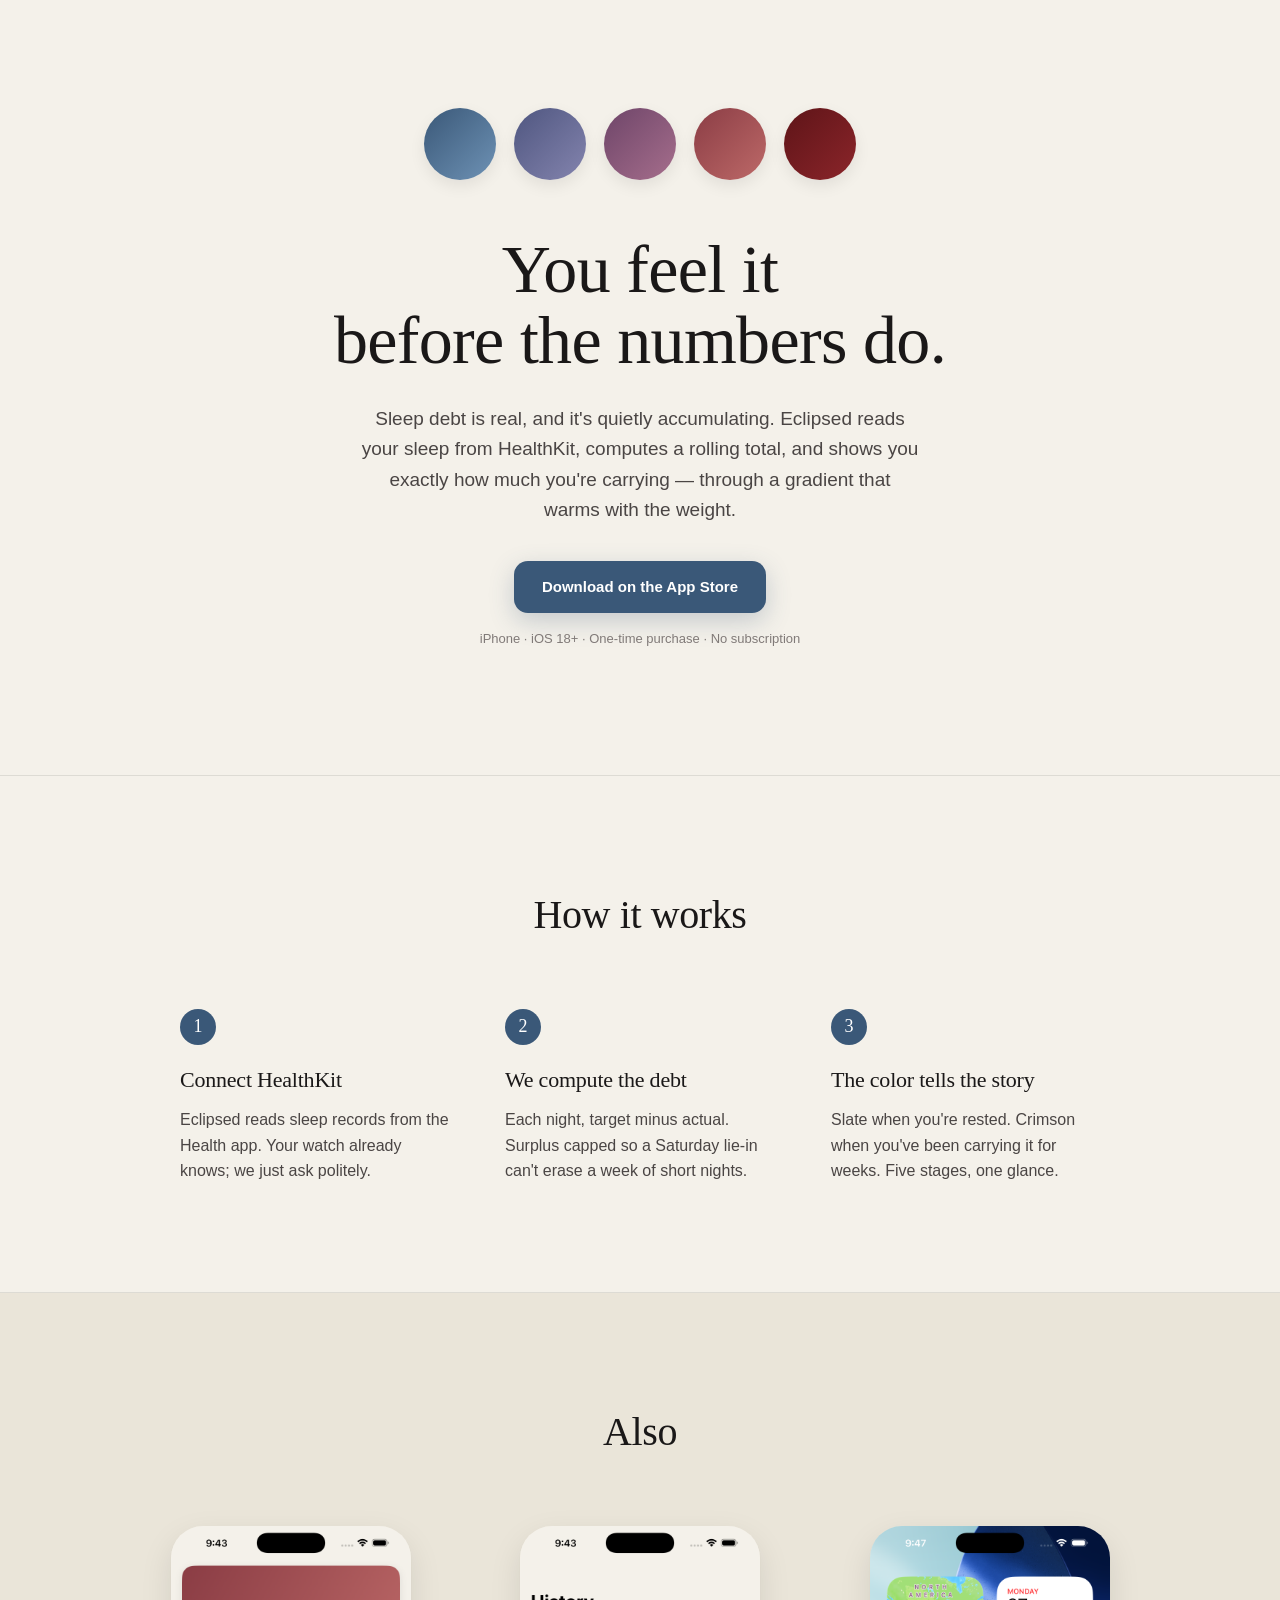
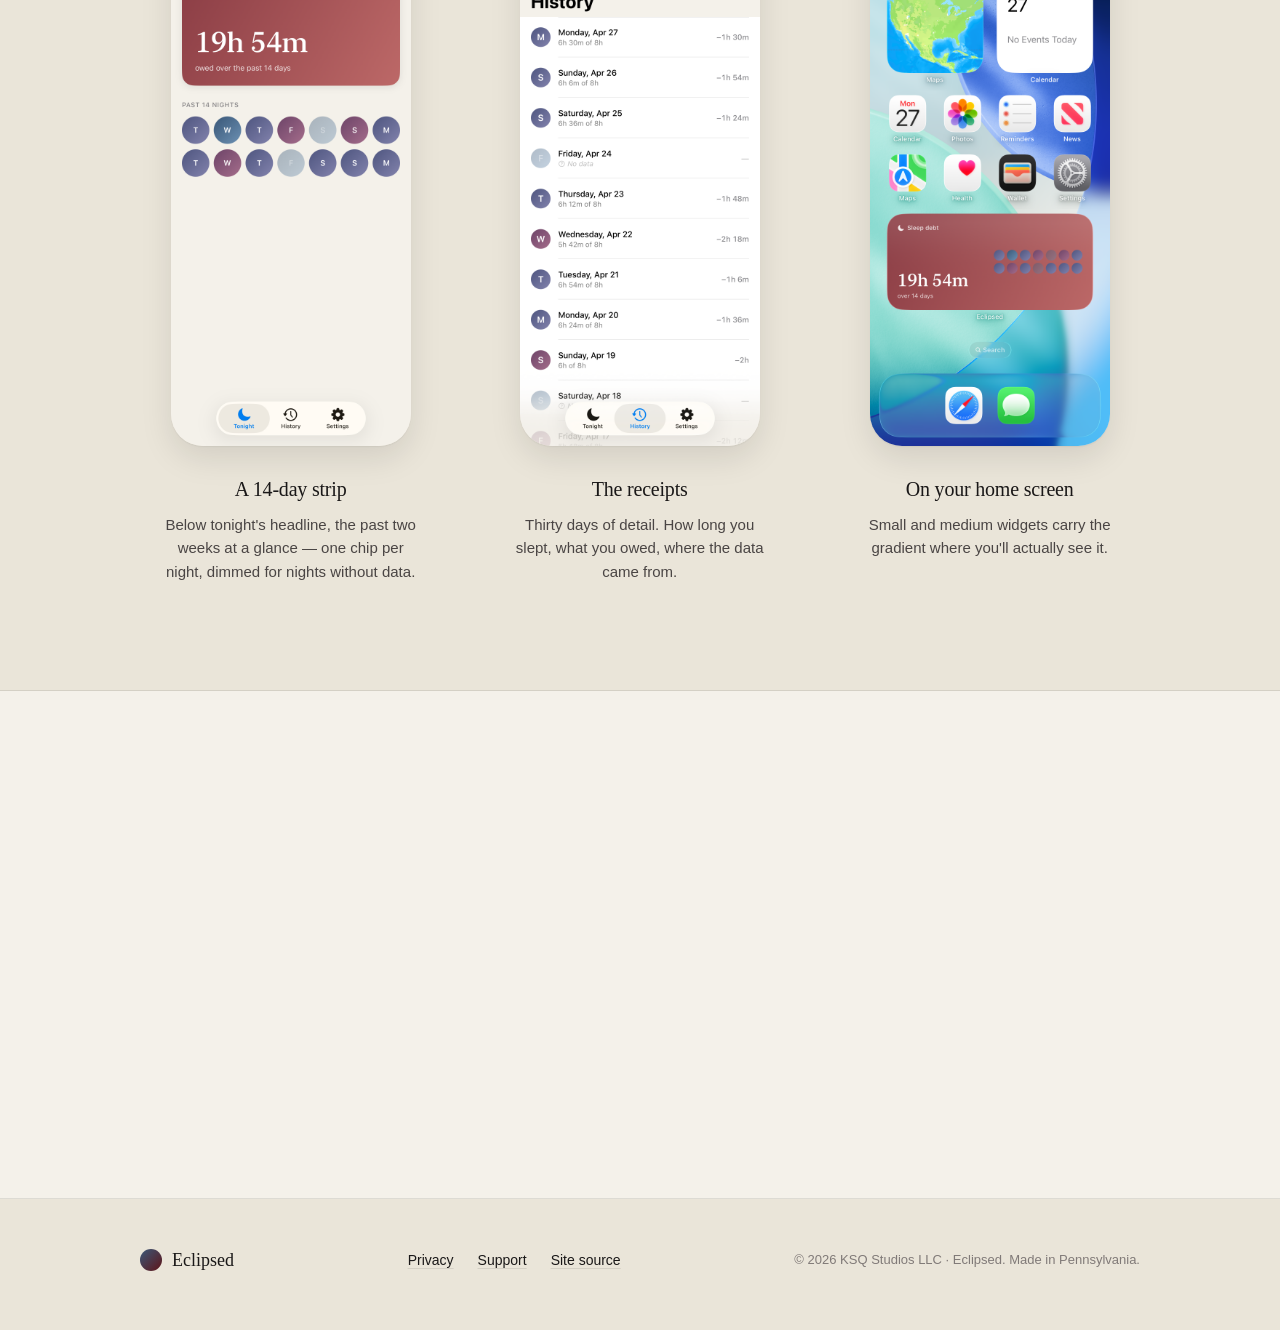
==== index.html @ abbe0f14 "webpage clean up after app officially launched" ====
<!doctype html>
<html lang="en">
<head>
  <meta charset="utf-8">
  <meta name="viewport" content="width=device-width, initial-scale=1, viewport-fit=cover">
  <meta name="theme-color" content="#3A5878">

  <title>Eclipsed — You feel it before the numbers do</title>
  <meta name="description" content="Eclipsed shows you the sleep debt you've quietly accumulated. Reads HealthKit, computes a rolling total, surfaces it through a five-stage gradient. On-device, no accounts, no cloud sync.">

  <!-- Open Graph / social -->
  <meta property="og:type" content="website">
  <meta property="og:url" content="https://eclipsedsleep.com/">
  <meta property="og:title" content="Eclipsed — You feel it before the numbers do">
  <meta property="og:description" content="Sleep debt, made visible. Reads HealthKit, computes a rolling total, surfaces it through a five-stage gradient.">
  <meta property="og:image" content="https://eclipsedsleep.com/og.png">

  <meta name="twitter:card" content="summary_large_image">
  <meta name="twitter:title" content="Eclipsed — You feel it before the numbers do">
  <meta name="twitter:description" content="Sleep debt, made visible.">
  <meta name="twitter:image" content="https://eclipsedsleep.com/og.png">

  <link rel="icon" href="/favicon.svg" type="image/svg+xml">
  <link rel="apple-touch-icon" href="/apple-touch-icon.png">
  <link rel="canonical" href="https://eclipsedsleep.com/">

  <link rel="stylesheet" href="/style.css">

  <!-- Plausible analytics — privacy-friendly, no cookies -->
  <script defer data-domain="eclipsedsleep.com" src="https://plausible.io/js/script.js"></script>

  <script type="application/ld+json">
  {
    "@context": "https://schema.org",
    "@type": "SoftwareApplication",
    "name": "Eclipsed",
    "operatingSystem": "iOS",
    "applicationCategory": "HealthApplication",
    "description": "Sleep debt utility for iOS. Reads HealthKit, computes a rolling debt total, surfaces it through a five-stage gradient.",
    "publisher": {
      "@type": "Organization",
      "name": "KSQ Studios LLC",
      "url": "https://ksqstudios.com"
    }
  }
  </script>
</head>
<body>

<!-- ============================================================ -->
<!-- HERO                                                          -->
<!-- ============================================================ -->
<section class="hero">
  <div class="hero-inner">
    <div class="chips" aria-hidden="true">
      <span class="chip chip-slate"></span>
      <span class="chip chip-mist"></span>
      <span class="chip chip-plum"></span>
      <span class="chip chip-rust"></span>
      <span class="chip chip-crimson"></span>
    </div>

    <h1>You feel it<br>before the numbers do.</h1>

    <p class="lede">
      Sleep debt is real, and it's quietly accumulating. Eclipsed reads your sleep
      from HealthKit, computes a rolling total, and shows you exactly how much
      you're carrying — through a gradient that warms with the weight.
    </p>

    <div class="cta-row">
      <a class="btn btn-primary" href="https://apps.apple.com/us/app/eclipsed/id6764891875" rel="noopener">Download on the App Store</a>
    </div>

    <p class="meta">iPhone · iOS 18+ · One-time purchase · No subscription</p>
  </div>
</section>

<!-- ============================================================ -->
<!-- HOW IT WORKS                                                  -->
<!-- ============================================================ -->
<section class="how">
  <div class="section-inner">
    <h2 class="fade-in">How it works</h2>

    <ol class="steps">
      <li class="fade-in">
        <span class="step-num">1</span>
        <h3>Connect HealthKit</h3>
        <p>Eclipsed reads sleep records from the Health app. Your watch already knows; we just ask politely.</p>
      </li>
      <li class="fade-in">
        <span class="step-num">2</span>
        <h3>We compute the debt</h3>
        <p>Each night, target minus actual. Surplus capped so a Saturday lie-in can't erase a week of short nights.</p>
      </li>
      <li class="fade-in">
        <span class="step-num">3</span>
        <h3>The color tells the story</h3>
        <p>Slate when you're rested. Crimson when you've been carrying it for weeks. Five stages, one glance.</p>
      </li>
    </ol>
  </div>
</section>

<!-- ============================================================ -->
<!-- ALSO                                                          -->
<!-- ============================================================ -->
<section class="also">
  <div class="section-inner">
    <h2 class="fade-in">Also</h2>

    <div class="also-grid">
      <figure class="fade-in">
        <div class="screenshot screenshot-tonight" aria-hidden="true"></div>
        <figcaption>
          <h3>A 14-day strip</h3>
          <p>Below tonight's headline, the past two weeks at a glance — one chip per night, dimmed for nights without data.</p>
        </figcaption>
      </figure>

      <figure class="fade-in">
        <div class="screenshot screenshot-history" aria-hidden="true"></div>
        <figcaption>
          <h3>The receipts</h3>
          <p>Thirty days of detail. How long you slept, what you owed, where the data came from.</p>
        </figcaption>
      </figure>

      <figure class="fade-in">
        <div class="screenshot screenshot-widget" aria-hidden="true"></div>
        <figcaption>
          <h3>On your home screen</h3>
          <p>Small and medium widgets carry the gradient where you'll actually see it.</p>
        </figcaption>
      </figure>
    </div>
  </div>
</section>

<!-- ============================================================ -->
<!-- PRIVACY                                                       -->
<!-- ============================================================ -->
<section class="privacy">
  <div class="section-inner">
    <h2 class="fade-in">What stays on your phone</h2>
    <p class="privacy-line fade-in">Everything.</p>
    <p class="privacy-detail fade-in">
      No accounts. No cloud sync. No analytics on you. Sleep data is read from
      HealthKit and stored locally on your device. Eclipsed never sees it.
    </p>
  </div>
</section>

<!-- ============================================================ -->
<!-- FOOTER                                                        -->
<!-- ============================================================ -->
<footer>
  <div class="section-inner footer-inner">
    <div class="footer-brand">
      <span class="footer-logo" aria-hidden="true"></span>
      <span>Eclipsed</span>
    </div>

    <nav class="footer-nav">
      <a href="/privacy">Privacy</a>
      <a href="/support">Support</a>
      <a href="https://github.com/ksqstudios/eclipsed-site">Site source</a>
    </nav>

    <p class="footer-fine">
      &copy; <span id="year">2026</span> KSQ Studios LLC · Eclipsed. Made in Pennsylvania.
    </p>
  </div>
</footer>

<script>
  // Year in footer
  document.getElementById('year').textContent = new Date().getFullYear();

  // Scroll fade-in. Adds .is-visible to .fade-in elements once they
  // enter the viewport, then unobserves them. Single observer, low cost.
  (function () {
    const els = document.querySelectorAll('.fade-in');
    if (!('IntersectionObserver' in window) || els.length === 0) {
      // Old browser or nothing to fade — show everything immediately.
      els.forEach(el => el.classList.add('is-visible'));
      return;
    }

    const io = new IntersectionObserver((entries) => {
      entries.forEach(entry => {
        if (entry.isIntersecting) {
          entry.target.classList.add('is-visible');
          io.unobserve(entry.target);
        }
      });
    }, {
      rootMargin: '0px 0px -10% 0px',
      threshold: 0.05
    });

    els.forEach(el => io.observe(el));
  })();
</script>

</body>
</html>
---- style.css ----
/* ============================================================ */
/*  Eclipsed — marketing site styles                              */
/*  Vigil palette: slate · mist · plum · rust · crimson           */
/*  Background: parchment (matches in-app screen background)      */
/* ============================================================ */

:root {
  /* Vigil stage colors — match EclipsedPalette.swift exactly */
  --slate-top:    #3A5878;
  --slate-bot:    #6E92B5;
  --mist-top:     #4F5680;
  --mist-bot:     #8484AE;
  --plum-top:     #6E4569;
  --plum-bot:     #A66E8C;
  --rust-top:     #8B3D45;
  --rust-bot:     #BD6968;
  --crimson-top:  #5E1418;
  --crimson-bot:  #8B252A;

  /* Surface */
  --parchment:    #F4F1EA;
  --parchment-2:  #EAE5D9;
  --ink:          #1A1818;
  --ink-soft:     #4A4544;
  --ink-faint:    #807A78;
  --rule:         rgba(26, 24, 24, 0.10);

  /* Type */
  --serif: ui-serif, "Iowan Old Style", "Apple Garamond", "Baskerville", "Times New Roman", serif;
  --sans:  -apple-system, BlinkMacSystemFont, "SF Pro Text", "Helvetica Neue", Helvetica, Arial, sans-serif;

  /* Layout */
  --max-w: 1080px;
  --gutter: clamp(20px, 4vw, 40px);
}

/* ------------------------------------------------------------ */
/*  Base                                                         */
/* ------------------------------------------------------------ */

*, *::before, *::after { box-sizing: border-box; }

html { scroll-behavior: smooth; }

body {
  margin: 0;
  background: var(--parchment);
  color: var(--ink);
  font-family: var(--sans);
  font-size: 16px;
  line-height: 1.55;
  -webkit-font-smoothing: antialiased;
  -moz-osx-font-smoothing: grayscale;
}

h1, h2, h3 {
  font-family: var(--serif);
  font-weight: 500;
  letter-spacing: -0.01em;
  margin: 0;
}

a {
  color: var(--ink);
  text-decoration: underline;
  text-decoration-color: var(--rule);
  text-underline-offset: 3px;
  transition: text-decoration-color 0.2s ease;
}

a:hover {
  text-decoration-color: var(--ink);
}

.section-inner {
  max-width: var(--max-w);
  margin: 0 auto;
  padding: 0 var(--gutter);
}

/* ------------------------------------------------------------ */
/*  Hero                                                         */
/* ------------------------------------------------------------ */

.hero {
  padding: clamp(64px, 12vh, 140px) 0 clamp(80px, 14vh, 160px);
  border-bottom: 1px solid var(--rule);
}

.hero-inner {
  max-width: 760px;
  margin: 0 auto;
  padding: 0 var(--gutter);
  text-align: center;
}

.chips {
  display: inline-flex;
  gap: clamp(10px, 2vw, 18px);
  margin-bottom: clamp(36px, 6vh, 56px);
}

.chip {
  width: clamp(44px, 7vw, 72px);
  height: clamp(44px, 7vw, 72px);
  border-radius: 50%;
  display: inline-block;
  box-shadow: 0 6px 16px rgba(0, 0, 0, 0.08);
  transition: transform 0.4s cubic-bezier(0.2, 0.7, 0.3, 1);
}

.chip-slate    { background: linear-gradient(135deg, var(--slate-top),    var(--slate-bot)); }
.chip-mist     { background: linear-gradient(135deg, var(--mist-top),     var(--mist-bot)); }
.chip-plum     { background: linear-gradient(135deg, var(--plum-top),     var(--plum-bot)); }
.chip-rust     { background: linear-gradient(135deg, var(--rust-top),     var(--rust-bot)); }
.chip-crimson  { background: linear-gradient(135deg, var(--crimson-top),  var(--crimson-bot)); }

.chips:hover .chip { transform: translateY(-2px); }

.hero h1 {
  font-size: clamp(40px, 6.5vw, 68px);
  line-height: 1.05;
  margin-bottom: clamp(20px, 3vh, 32px);
}

.hero h1 br {
  display: inline;
}

.lede {
  font-size: clamp(16px, 2vw, 19px);
  line-height: 1.6;
  color: var(--ink-soft);
  margin: 0 auto clamp(28px, 4vh, 40px);
  max-width: 560px;
}

.cta-row {
  display: flex;
  justify-content: center;
  margin-bottom: 16px;
}

.btn {
  display: inline-block;
  font-family: var(--sans);
  font-size: 15px;
  font-weight: 600;
  text-decoration: none;
  padding: 14px 28px;
  border-radius: 14px;
  transition: transform 0.15s ease, box-shadow 0.2s ease;
}

.btn-primary {
  background: var(--slate-top);
  color: white;
  box-shadow: 0 8px 24px rgba(58, 88, 120, 0.25);
}

.btn-primary:hover {
  transform: translateY(-1px);
  box-shadow: 0 12px 28px rgba(58, 88, 120, 0.32);
}

.btn-primary[aria-disabled="true"] {
  opacity: 0.85;
  cursor: default;
}

.meta {
  font-size: 13px;
  color: var(--ink-faint);
  margin: 0;
}

/* ------------------------------------------------------------ */
/*  How it works                                                 */
/* ------------------------------------------------------------ */

.how {
  padding: clamp(80px, 12vh, 140px) 0;
  border-bottom: 1px solid var(--rule);
}

.how h2,
.also h2,
.privacy h2 {
  font-size: clamp(28px, 3.6vw, 40px);
  text-align: center;
  margin-bottom: clamp(48px, 7vh, 72px);
}

.steps {
  list-style: none;
  margin: 0;
  padding: 0;
  display: grid;
  grid-template-columns: repeat(auto-fit, minmax(240px, 1fr));
  gap: clamp(32px, 5vw, 56px);
  max-width: 920px;
  margin: 0 auto;
}

.steps li {
  text-align: left;
}

.step-num {
  display: inline-flex;
  align-items: center;
  justify-content: center;
  width: 36px;
  height: 36px;
  border-radius: 50%;
  background: var(--slate-top);
  color: white;
  font-family: var(--serif);
  font-size: 18px;
  font-weight: 500;
  margin-bottom: 18px;
}

.steps h3 {
  font-size: 22px;
  margin-bottom: 10px;
}

.steps p {
  margin: 0;
  color: var(--ink-soft);
  line-height: 1.6;
}

/* ------------------------------------------------------------ */
/*  Also (mockup gallery)                                        */
/* ------------------------------------------------------------ */

.also {
  padding: clamp(80px, 12vh, 140px) 0;
  background: var(--parchment-2);
  border-bottom: 1px solid var(--rule);
}

.also-grid {
  display: grid;
  grid-template-columns: repeat(auto-fit, minmax(260px, 1fr));
  gap: clamp(32px, 4vw, 48px);
  max-width: 1000px;
  margin: 0 auto;
}

.also-grid figure {
  margin: 0;
  text-align: center;
}

/* Real screenshots replace the placeholder gradient blocks. The
   aspect-ratio + max-width still constrain the rendered size, but
   background-image now carries the actual content. */

.screenshot {
  width: 100%;
  max-width: 240px;
  aspect-ratio: 9 / 19.5;
  margin: 0 auto 28px;
  border-radius: 32px;
  position: relative;
  background-size: cover;
  background-position: center;
  background-repeat: no-repeat;
  box-shadow:
    0 1px 2px rgba(0, 0, 0, 0.06),
    0 12px 32px rgba(0, 0, 0, 0.10);
  overflow: hidden;
}

.screenshot-tonight {
  background-image: url("/screenshots/tonight.png");
}

.screenshot-history {
  background-image: url("/screenshots/history.png");
}

.screenshot-widget {
  background-image: url("/screenshots/widget.png");
}

.also-grid h3 {
  font-size: 20px;
  margin-bottom: 8px;
}

.also-grid p {
  margin: 0;
  color: var(--ink-soft);
  font-size: 15px;
  max-width: 260px;
  margin: 0 auto;
}

/* ------------------------------------------------------------ */
/*  Privacy stripe                                               */
/* ------------------------------------------------------------ */

.privacy {
  padding: clamp(80px, 12vh, 140px) 0;
  text-align: center;
  border-bottom: 1px solid var(--rule);
}

.privacy-line {
  font-family: var(--serif);
  font-size: clamp(36px, 5vw, 56px);
  font-weight: 500;
  letter-spacing: -0.01em;
  margin: 0 0 24px;
  background: linear-gradient(135deg, var(--slate-top), var(--plum-top));
  -webkit-background-clip: text;
  background-clip: text;
  color: transparent;
}

.privacy-detail {
  max-width: 520px;
  margin: 0 auto;
  color: var(--ink-soft);
  font-size: 16px;
  line-height: 1.7;
}

/* ------------------------------------------------------------ */
/*  Footer                                                       */
/* ------------------------------------------------------------ */

footer {
  padding: 48px 0 56px;
  background: var(--parchment-2);
}

.footer-inner {
  display: flex;
  flex-wrap: wrap;
  align-items: center;
  justify-content: space-between;
  gap: 20px;
}

.footer-brand {
  display: inline-flex;
  align-items: center;
  gap: 10px;
  font-family: var(--serif);
  font-size: 18px;
  font-weight: 500;
}

.footer-logo {
  width: 22px;
  height: 22px;
  border-radius: 50%;
  background: linear-gradient(135deg, var(--slate-top), var(--crimson-top));
  display: inline-block;
}

.footer-nav {
  display: flex;
  gap: 24px;
  font-size: 14px;
}

.footer-fine {
  width: 100%;
  text-align: left;
  color: var(--ink-faint);
  font-size: 13px;
  margin: 16px 0 0;
}

@media (min-width: 700px) {
  .footer-fine { width: auto; margin: 0; text-align: right; }
}

/* ------------------------------------------------------------ */
/*  Scroll fade-in                                               */
/*  Adds a class to elements as they enter the viewport so they   */
/*  fade up gently. JS attaches the observer; CSS handles the     */
/*  transition. Reduced-motion users see no animation.            */
/* ------------------------------------------------------------ */

.fade-in {
  opacity: 0;
  transform: translateY(16px);
  transition:
    opacity 0.7s cubic-bezier(0.2, 0.7, 0.3, 1),
    transform 0.7s cubic-bezier(0.2, 0.7, 0.3, 1);
  will-change: opacity, transform;
}

.fade-in.is-visible {
  opacity: 1;
  transform: translateY(0);
}

/* Stagger children of stepped sections so they cascade rather than
   reveal all at once. Each child gets a slightly later transition. */
.steps li.fade-in:nth-child(1)        { transition-delay: 0.05s; }
.steps li.fade-in:nth-child(2)        { transition-delay: 0.15s; }
.steps li.fade-in:nth-child(3)        { transition-delay: 0.25s; }

.also-grid figure.fade-in:nth-child(1) { transition-delay: 0.05s; }
.also-grid figure.fade-in:nth-child(2) { transition-delay: 0.15s; }
.also-grid figure.fade-in:nth-child(3) { transition-delay: 0.25s; }

@media (prefers-reduced-motion: reduce) {
  .fade-in {
    opacity: 1;
    transform: none;
    transition: none;
  }
}

/* ------------------------------------------------------------ */
/*  Reduced motion                                               */
/* ------------------------------------------------------------ */

@media (prefers-reduced-motion: reduce) {
  html { scroll-behavior: auto; }
  .chip, .btn { transition: none; }
}

/* ------------------------------------------------------------ */
/*  Print                                                        */
/* ------------------------------------------------------------ */

@media print {
  .hero { padding: 40px 0; }
  .chips, .cta-row, footer { display: none; }
}
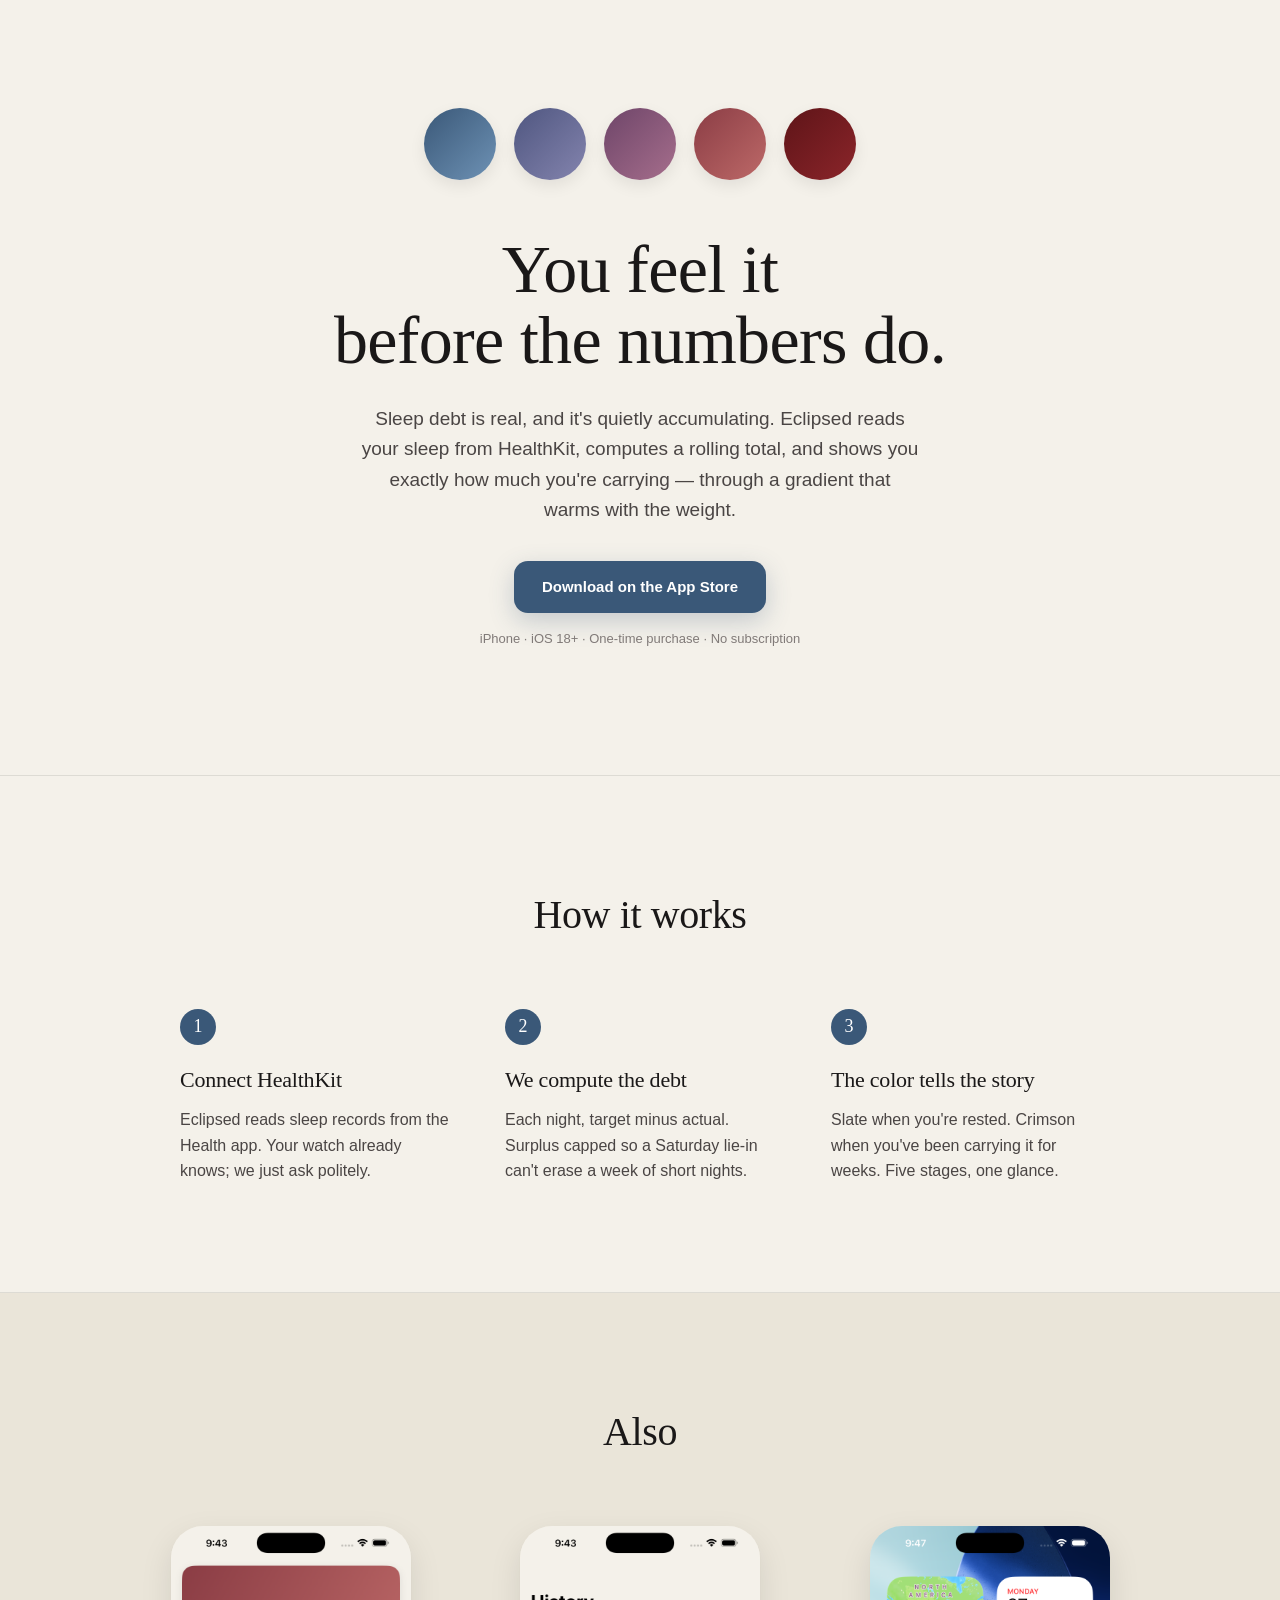
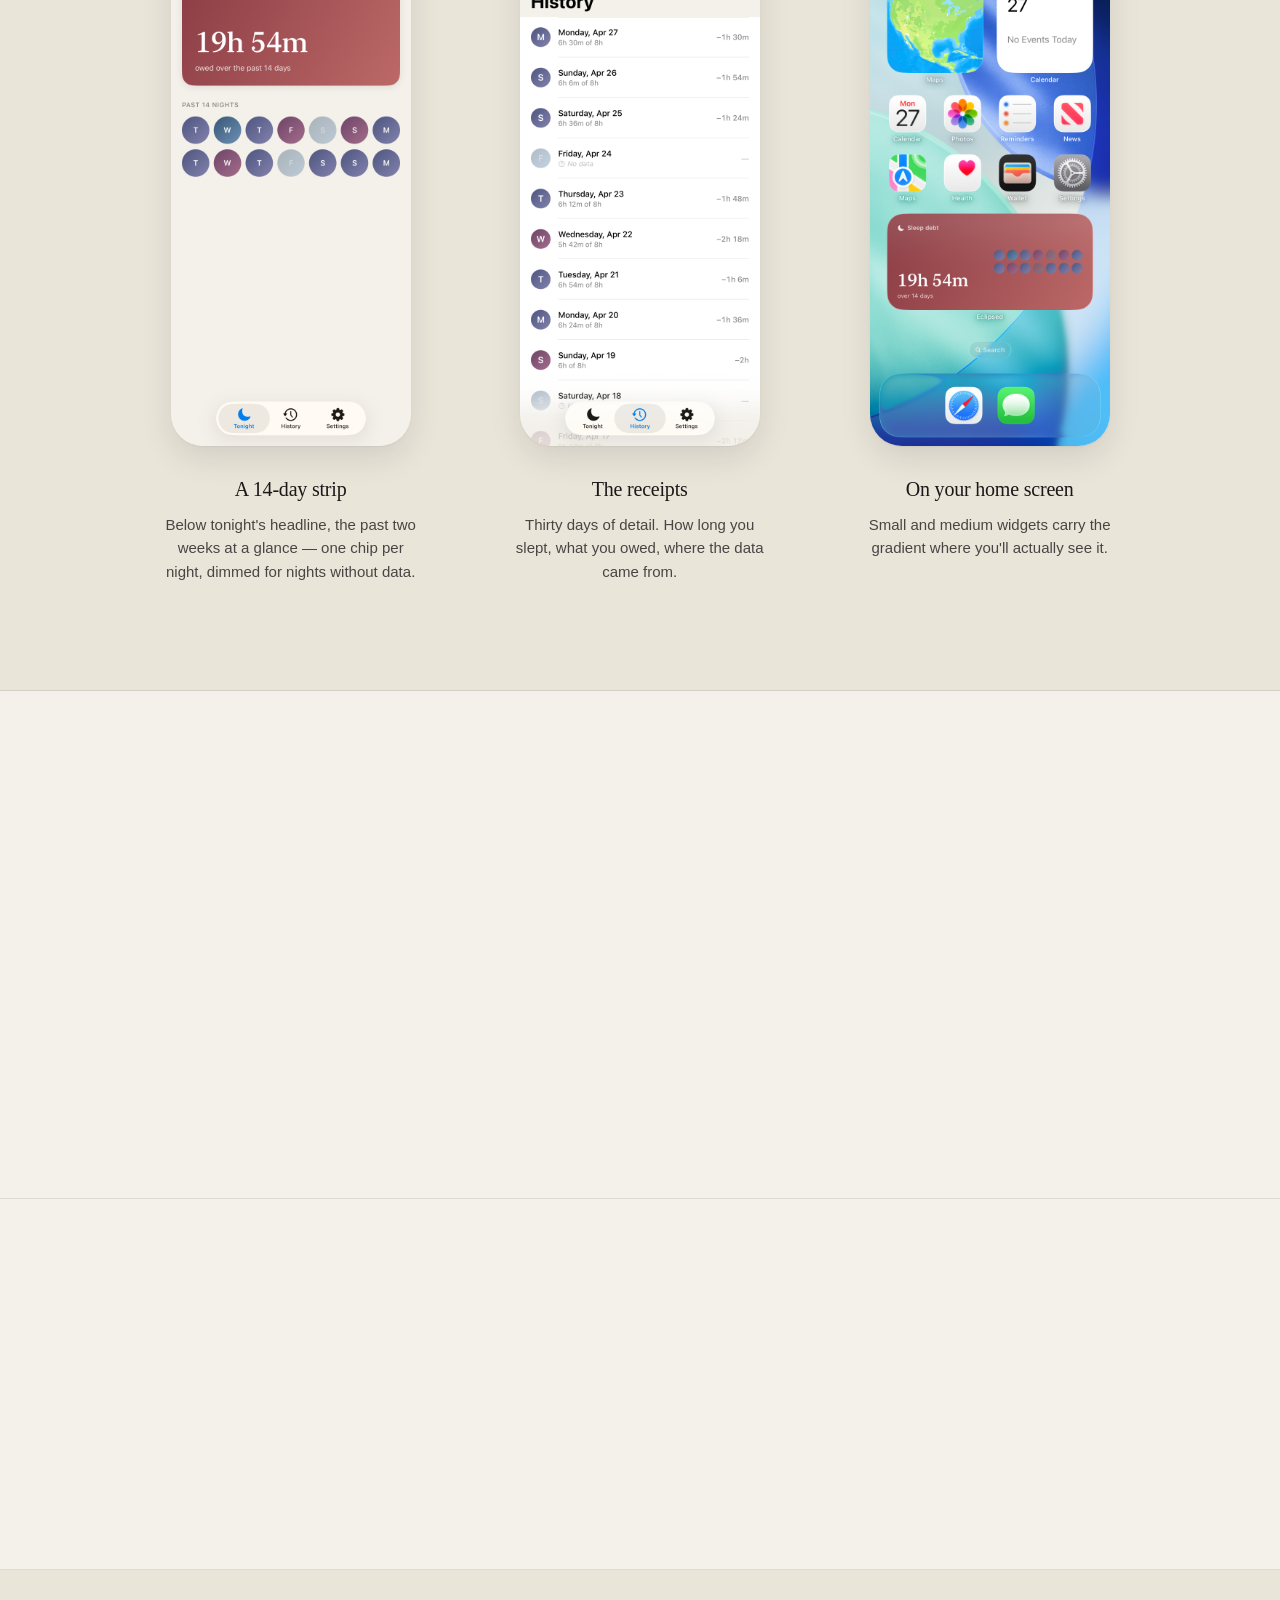
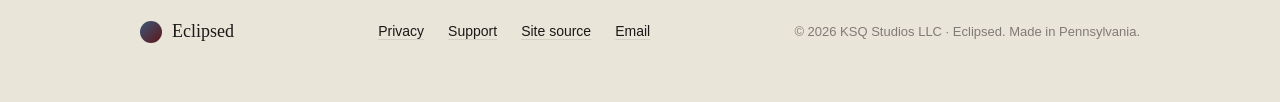
==== commit 42cd25ea: "Add Made by section and footer Email link" ====
--- a/index.html
+++ b/index.html
@@ -153,6 +153,21 @@
 </section>
 
 <!-- ============================================================ -->
+<!-- MADE BY                                                       -->
+<!-- ============================================================ -->
+<section class="madeby" style="padding: clamp(80px, 12vh, 140px) 0; border-bottom: 1px solid var(--rule);">
+  <div class="section-inner">
+    <h2 class="fade-in">Made by</h2>
+    <p class="fade-in" style="font-family: var(--sans); font-size: 16px; line-height: 1.7; color: var(--ink-soft); max-width: 640px; margin: 0 0 12px;">
+      Eclipsed is designed, built, and supported by one person &mdash; Kurt Klein &mdash; in Berwyn, Pennsylvania. It's one of five apps from <a href="https://ksqstudios.com" style="color: var(--ink); text-decoration: underline; text-decoration-color: var(--rule); text-underline-offset: 3px;">KSQ Studios</a>, alongside <a href="https://minuted.org" style="color: var(--ink); text-decoration: underline; text-decoration-color: var(--rule); text-underline-offset: 3px;">Minuted</a>, <a href="https://winnowed.app" style="color: var(--ink); text-decoration: underline; text-decoration-color: var(--rule); text-underline-offset: 3px;">Winnowed</a>, <a href="https://endured.app" style="color: var(--ink); text-decoration: underline; text-decoration-color: var(--rule); text-underline-offset: 3px;">Endured</a>, and <a href="https://vesperine.app" style="color: var(--ink); text-decoration: underline; text-decoration-color: var(--rule); text-underline-offset: 3px;">Vesperine</a>.
+    </p>
+    <p class="fade-in" style="font-family: var(--sans); font-size: 14px; line-height: 1.7; color: var(--ink-faint); max-width: 640px; margin: 0;">
+      If you've used it and want to say hello, report a bug, or suggest something: <a href="mailto:support@ksqstudios.com" style="color: var(--ink-faint); text-decoration: underline; text-decoration-color: var(--rule); text-underline-offset: 3px;">support@ksqstudios.com</a>.
+    </p>
+  </div>
+</section>
+
+<!-- ============================================================ -->
 <!-- FOOTER                                                        -->
 <!-- ============================================================ -->
 <footer>
@@ -166,6 +181,7 @@
       <a href="/privacy">Privacy</a>
       <a href="/support">Support</a>
       <a href="https://github.com/ksqstudios/eclipsed-site">Site source</a>
+      <a href="mailto:support@ksqstudios.com">Email</a>
     </nav>
 
     <p class="footer-fine">
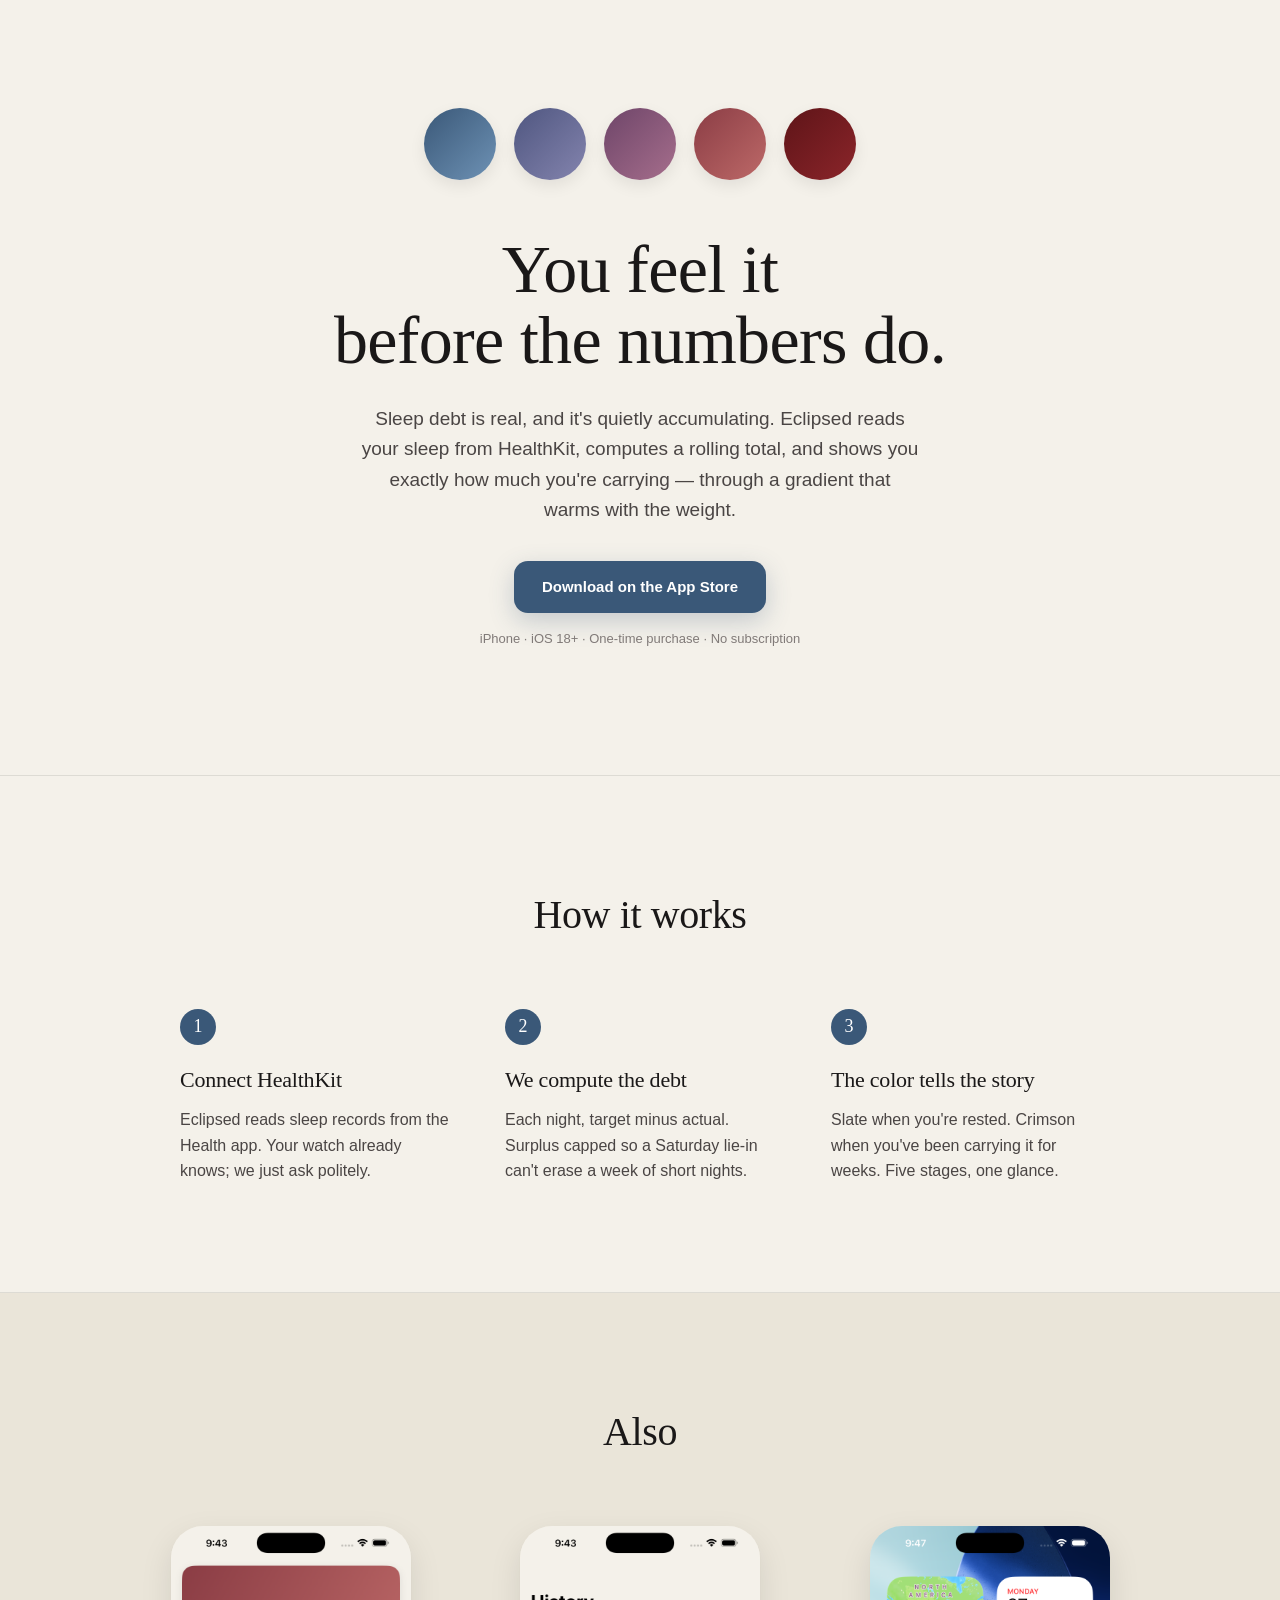
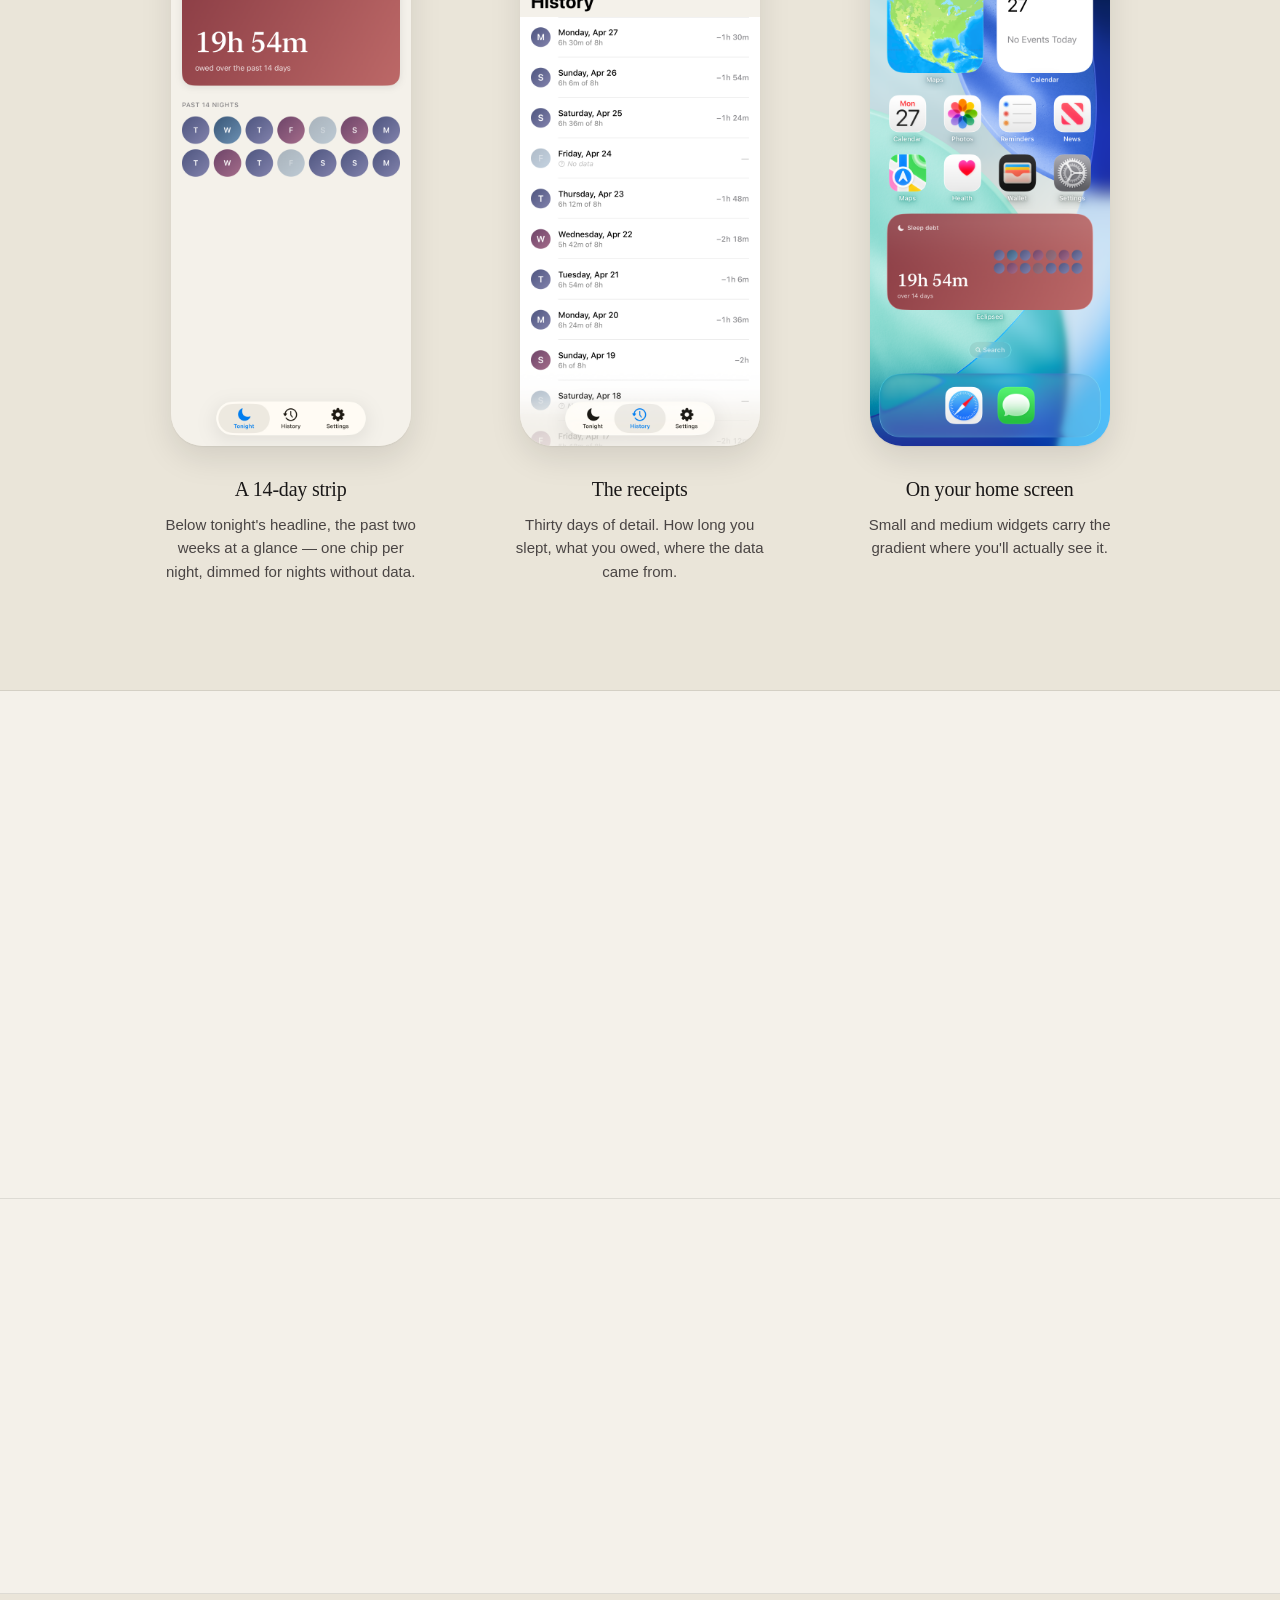
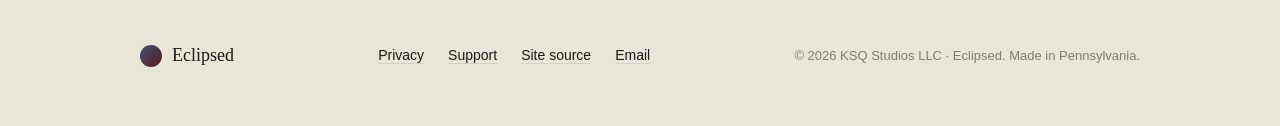
==== commit 099852cb: "Updated tech support email" ====
--- a/index.html
+++ b/index.html
@@ -162,7 +162,7 @@
       Eclipsed is designed, built, and supported by one person &mdash; Kurt Klein &mdash; in Berwyn, Pennsylvania. It's one of five apps from <a href="https://ksqstudios.com" style="color: var(--ink); text-decoration: underline; text-decoration-color: var(--rule); text-underline-offset: 3px;">KSQ Studios</a>, alongside <a href="https://minuted.org" style="color: var(--ink); text-decoration: underline; text-decoration-color: var(--rule); text-underline-offset: 3px;">Minuted</a>, <a href="https://winnowed.app" style="color: var(--ink); text-decoration: underline; text-decoration-color: var(--rule); text-underline-offset: 3px;">Winnowed</a>, <a href="https://endured.app" style="color: var(--ink); text-decoration: underline; text-decoration-color: var(--rule); text-underline-offset: 3px;">Endured</a>, and <a href="https://vesperine.app" style="color: var(--ink); text-decoration: underline; text-decoration-color: var(--rule); text-underline-offset: 3px;">Vesperine</a>.
     </p>
     <p class="fade-in" style="font-family: var(--sans); font-size: 14px; line-height: 1.7; color: var(--ink-faint); max-width: 640px; margin: 0;">
-      If you've used it and want to say hello, report a bug, or suggest something: <a href="mailto:support@ksqstudios.com" style="color: var(--ink-faint); text-decoration: underline; text-decoration-color: var(--rule); text-underline-offset: 3px;">support@ksqstudios.com</a>.
+      If you've used it and want to say hello, report a bug, or suggest something: <a href="mailto:techsupport@ksqstudios.com" style="color: var(--ink-faint); text-decoration: underline; text-decoration-color: var(--rule); text-underline-offset: 3px;">techsupport@ksqstudios.com</a>.
     </p>
   </div>
 </section>
@@ -181,7 +181,7 @@
       <a href="/privacy">Privacy</a>
       <a href="/support">Support</a>
       <a href="https://github.com/ksqstudios/eclipsed-site">Site source</a>
-      <a href="mailto:support@ksqstudios.com">Email</a>
+      <a href="mailto:techsupport@ksqstudios.com">Email</a>
     </nav>
 
     <p class="footer-fine">
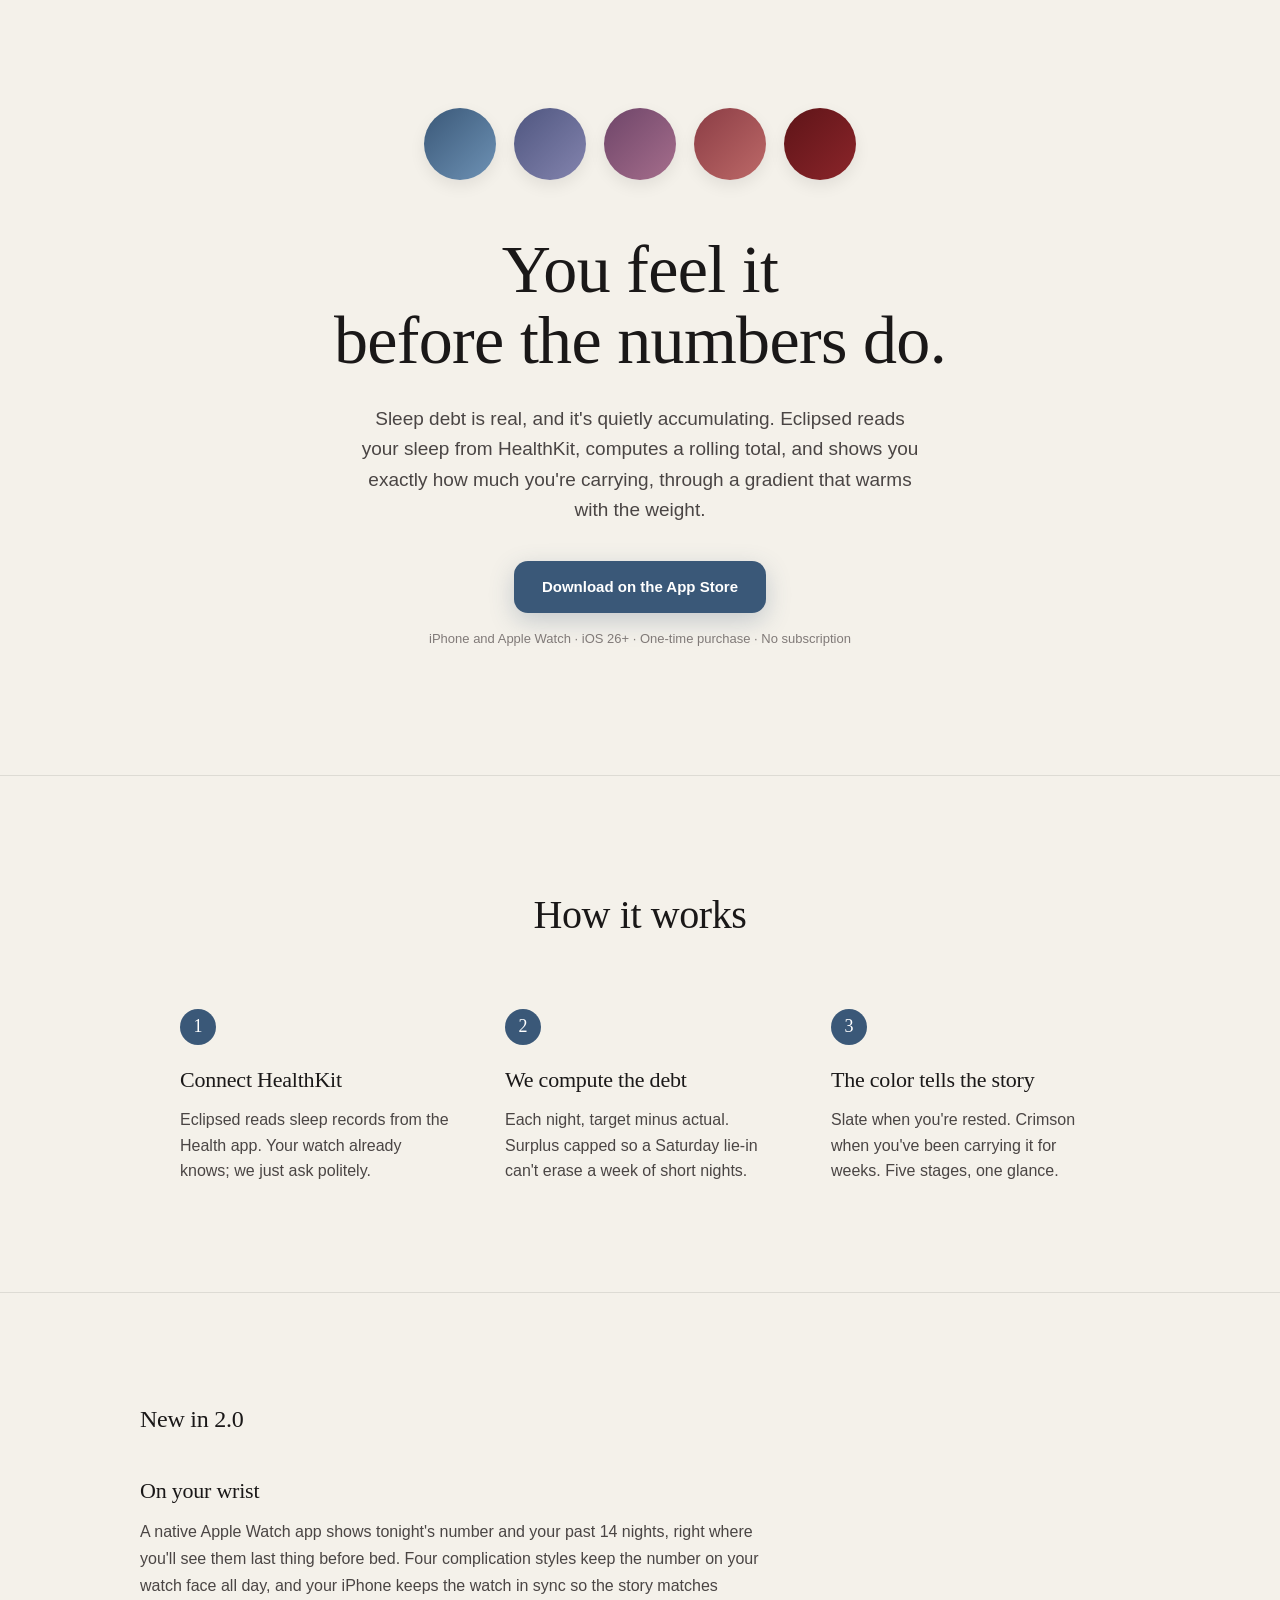
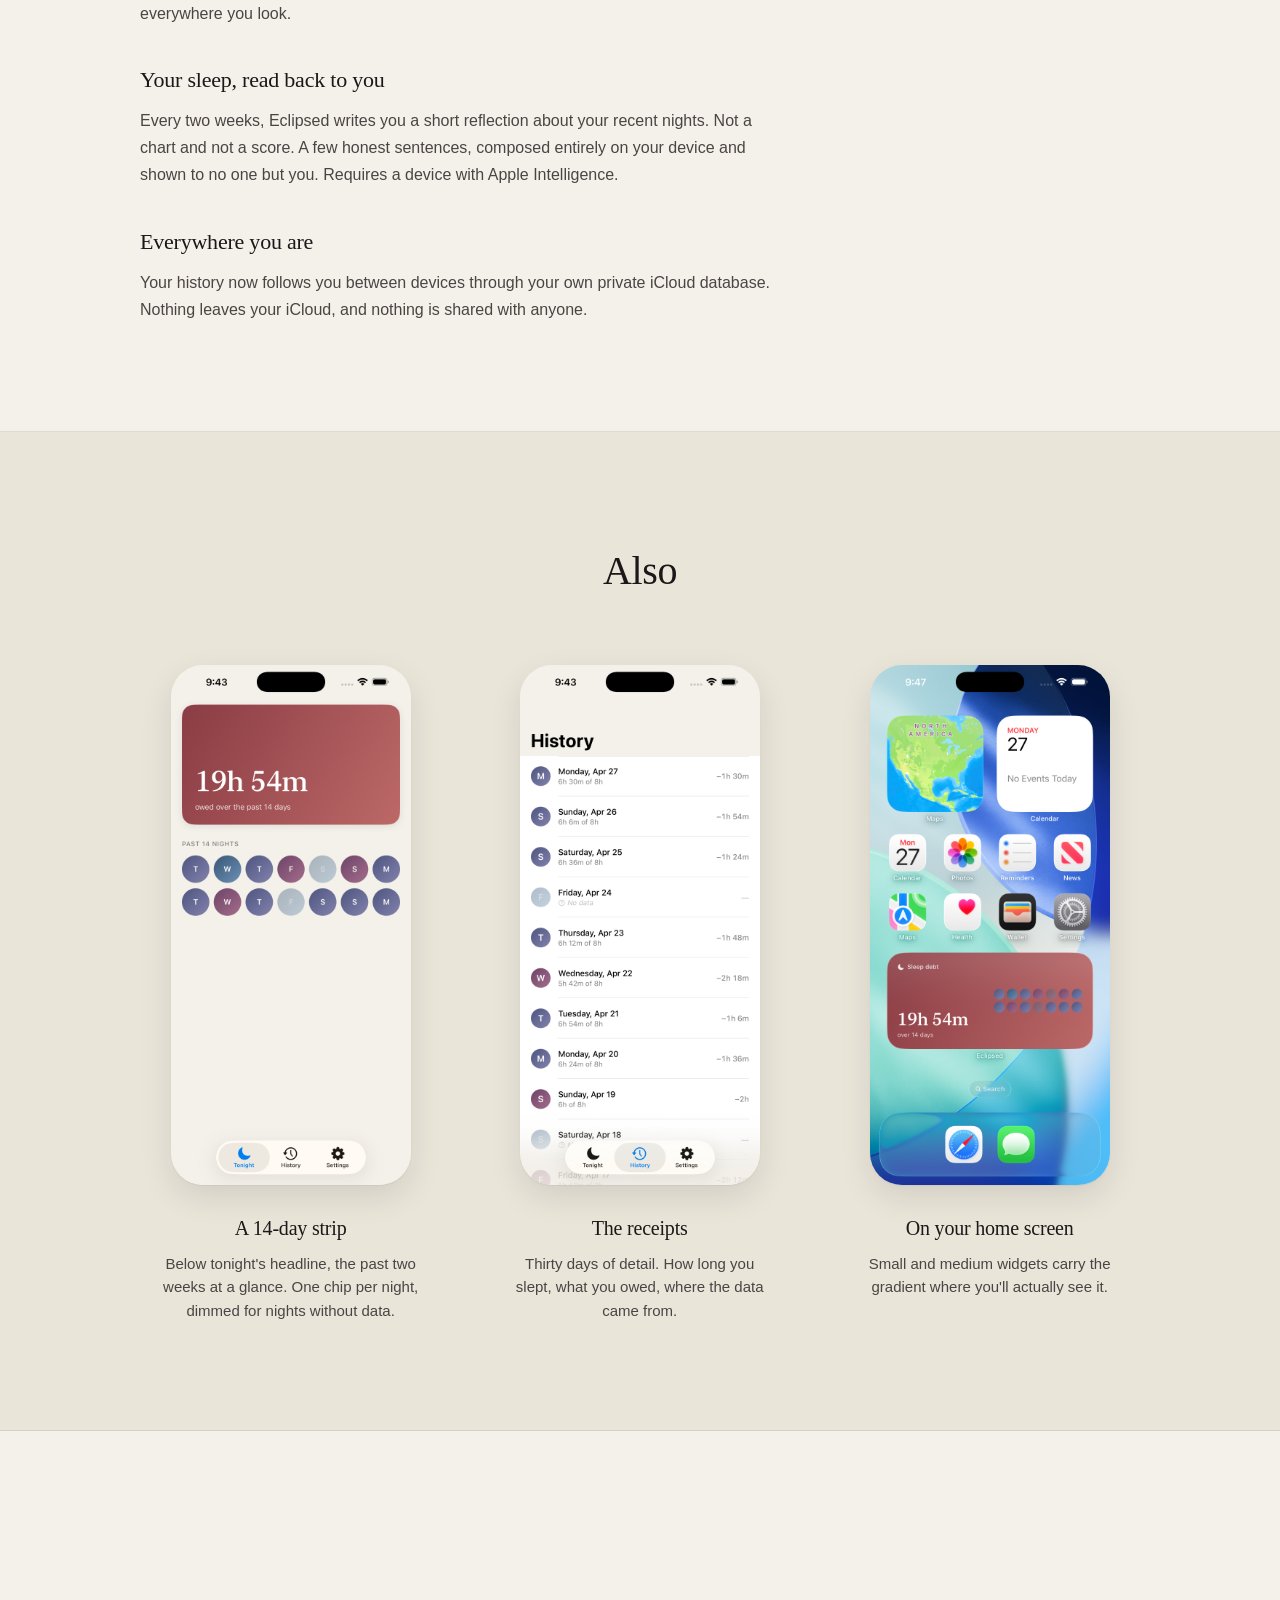
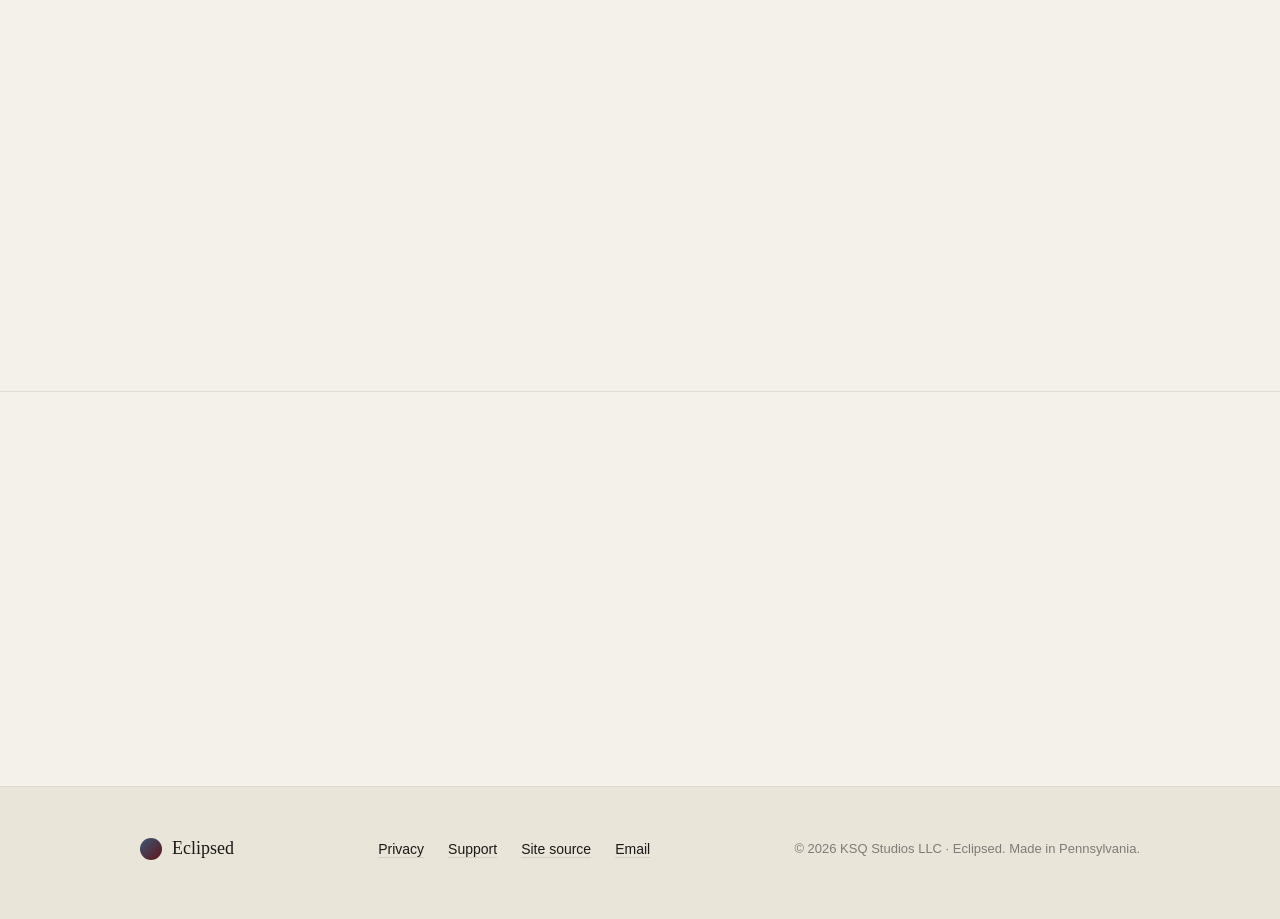
==== commit 87e3fe03: "updated all files to support v2.0 launching" ====
--- a/index.html
+++ b/index.html
@@ -6,7 +6,7 @@
   <meta name="theme-color" content="#3A5878">
 
   <title>Eclipsed — You feel it before the numbers do</title>
-  <meta name="description" content="Eclipsed shows you the sleep debt you've quietly accumulated. Reads HealthKit, computes a rolling total, surfaces it through a five-stage gradient. On-device, no accounts, no cloud sync.">
+  <meta name="description" content="Eclipsed shows you the sleep debt you've quietly accumulated. Reads HealthKit, computes a rolling total, surfaces it through a five-stage gradient. On iPhone and Apple Watch. No accounts, no analytics.">
 
   <!-- Open Graph / social -->
   <meta property="og:type" content="website">
@@ -34,9 +34,9 @@
     "@context": "https://schema.org",
     "@type": "SoftwareApplication",
     "name": "Eclipsed",
-    "operatingSystem": "iOS",
+    "operatingSystem": "iOS, watchOS",
     "applicationCategory": "HealthApplication",
-    "description": "Sleep debt utility for iOS. Reads HealthKit, computes a rolling debt total, surfaces it through a five-stage gradient.",
+    "description": "Sleep debt utility for iPhone and Apple Watch. Reads HealthKit, computes a rolling debt total, surfaces it through a five-stage gradient, and writes a short on-device reflection every two weeks.",
     "publisher": {
       "@type": "Organization",
       "name": "KSQ Studios LLC",
@@ -65,14 +65,14 @@
     <p class="lede">
       Sleep debt is real, and it's quietly accumulating. Eclipsed reads your sleep
       from HealthKit, computes a rolling total, and shows you exactly how much
-      you're carrying — through a gradient that warms with the weight.
+      you're carrying, through a gradient that warms with the weight.
     </p>
 
     <div class="cta-row">
       <a class="btn btn-primary" href="https://apps.apple.com/us/app/eclipsed/id6764891875" rel="noopener">Download on the App Store</a>
     </div>
 
-    <p class="meta">iPhone · iOS 18+ · One-time purchase · No subscription</p>
+    <p class="meta">iPhone and Apple Watch · iOS 26+ · One-time purchase · No subscription</p>
   </div>
 </section>
 
@@ -104,6 +104,40 @@
 </section>
 
 <!-- ============================================================ -->
+<!-- NEW IN 2.0                                                    -->
+<!-- ============================================================ -->
+<section class="new-in-2" style="padding: clamp(80px, 12vh, 140px) 0; border-bottom: 1px solid var(--rule);">
+  <div class="section-inner">
+    <h2 class="fade-in">New in 2.0</h2>
+
+    <div class="fade-in" style="max-width: 640px;">
+      <h3 style="font-size: 22px; margin: 36px 0 10px;">On your wrist</h3>
+      <p style="font-family: var(--sans); font-size: 16px; line-height: 1.7; color: var(--ink-soft); margin: 0;">
+        A native Apple Watch app shows tonight's number and your past 14 nights,
+        right where you'll see them last thing before bed. Four complication
+        styles keep the number on your watch face all day, and your iPhone keeps
+        the watch in sync so the story matches everywhere you look.
+      </p>
+
+      <h3 style="font-size: 22px; margin: 36px 0 10px;">Your sleep, read back to you</h3>
+      <p style="font-family: var(--sans); font-size: 16px; line-height: 1.7; color: var(--ink-soft); margin: 0;">
+        Every two weeks, Eclipsed writes you a short reflection about your recent
+        nights. Not a chart and not a score. A few honest sentences, composed
+        entirely on your device and shown to no one but you. Requires a device
+        with Apple Intelligence.
+      </p>
+
+      <h3 style="font-size: 22px; margin: 36px 0 10px;">Everywhere you are</h3>
+      <p style="font-family: var(--sans); font-size: 16px; line-height: 1.7; color: var(--ink-soft); margin: 0;">
+        Your history now follows you between devices through your own private
+        iCloud database. Nothing leaves your iCloud, and nothing is shared with
+        anyone.
+      </p>
+    </div>
+  </div>
+</section>
+
+<!-- ============================================================ -->
 <!-- ALSO                                                          -->
 <!-- ============================================================ -->
 <section class="also">
@@ -115,7 +149,7 @@
         <div class="screenshot screenshot-tonight" aria-hidden="true"></div>
         <figcaption>
           <h3>A 14-day strip</h3>
-          <p>Below tonight's headline, the past two weeks at a glance — one chip per night, dimmed for nights without data.</p>
+          <p>Below tonight's headline, the past two weeks at a glance. One chip per night, dimmed for nights without data.</p>
         </figcaption>
       </figure>
 
@@ -143,11 +177,13 @@
 <!-- ============================================================ -->
 <section class="privacy">
   <div class="section-inner">
-    <h2 class="fade-in">What stays on your phone</h2>
+    <h2 class="fade-in">What stays yours</h2>
     <p class="privacy-line fade-in">Everything.</p>
     <p class="privacy-detail fade-in">
-      No accounts. No cloud sync. No analytics on you. Sleep data is read from
-      HealthKit and stored locally on your device. Eclipsed never sees it.
+      No accounts. No analytics on you. Sleep data is read from HealthKit and
+      stored on your device. If you use iCloud sync, your history moves between
+      your devices through your own private iCloud database, encrypted and
+      unreadable by anyone else. Including us.
     </p>
   </div>
 </section>
@@ -159,7 +195,7 @@
   <div class="section-inner">
     <h2 class="fade-in">Made by</h2>
     <p class="fade-in" style="font-family: var(--sans); font-size: 16px; line-height: 1.7; color: var(--ink-soft); max-width: 640px; margin: 0 0 12px;">
-      Eclipsed is designed, built, and supported by one person &mdash; Kurt Klein &mdash; in Berwyn, Pennsylvania. It's one of five apps from <a href="https://ksqstudios.com" style="color: var(--ink); text-decoration: underline; text-decoration-color: var(--rule); text-underline-offset: 3px;">KSQ Studios</a>, alongside <a href="https://minuted.org" style="color: var(--ink); text-decoration: underline; text-decoration-color: var(--rule); text-underline-offset: 3px;">Minuted</a>, <a href="https://winnowed.app" style="color: var(--ink); text-decoration: underline; text-decoration-color: var(--rule); text-underline-offset: 3px;">Winnowed</a>, <a href="https://endured.app" style="color: var(--ink); text-decoration: underline; text-decoration-color: var(--rule); text-underline-offset: 3px;">Endured</a>, and <a href="https://vesperine.app" style="color: var(--ink); text-decoration: underline; text-decoration-color: var(--rule); text-underline-offset: 3px;">Vesperine</a>.
+      Eclipsed is designed, built, and supported by one person, Kurt Klein, in Berwyn, Pennsylvania. It's one of five apps from <a href="https://ksqstudios.com" style="color: var(--ink); text-decoration: underline; text-decoration-color: var(--rule); text-underline-offset: 3px;">KSQ Studios</a>, alongside <a href="https://minuted.org" style="color: var(--ink); text-decoration: underline; text-decoration-color: var(--rule); text-underline-offset: 3px;">Minuted</a>, <a href="https://winnowed.app" style="color: var(--ink); text-decoration: underline; text-decoration-color: var(--rule); text-underline-offset: 3px;">Winnowed</a>, <a href="https://endured.app" style="color: var(--ink); text-decoration: underline; text-decoration-color: var(--rule); text-underline-offset: 3px;">Endured</a>, and <a href="https://vesperine.app" style="color: var(--ink); text-decoration: underline; text-decoration-color: var(--rule); text-underline-offset: 3px;">Vesperine</a>.
     </p>
     <p class="fade-in" style="font-family: var(--sans); font-size: 14px; line-height: 1.7; color: var(--ink-faint); max-width: 640px; margin: 0;">
       If you've used it and want to say hello, report a bug, or suggest something: <a href="mailto:techsupport@ksqstudios.com" style="color: var(--ink-faint); text-decoration: underline; text-decoration-color: var(--rule); text-underline-offset: 3px;">techsupport@ksqstudios.com</a>.
@@ -199,7 +235,7 @@
   (function () {
     const els = document.querySelectorAll('.fade-in');
     if (!('IntersectionObserver' in window) || els.length === 0) {
-      // Old browser or nothing to fade — show everything immediately.
+      // Old browser or nothing to fade, show everything immediately.
       els.forEach(el => el.classList.add('is-visible'));
       return;
     }
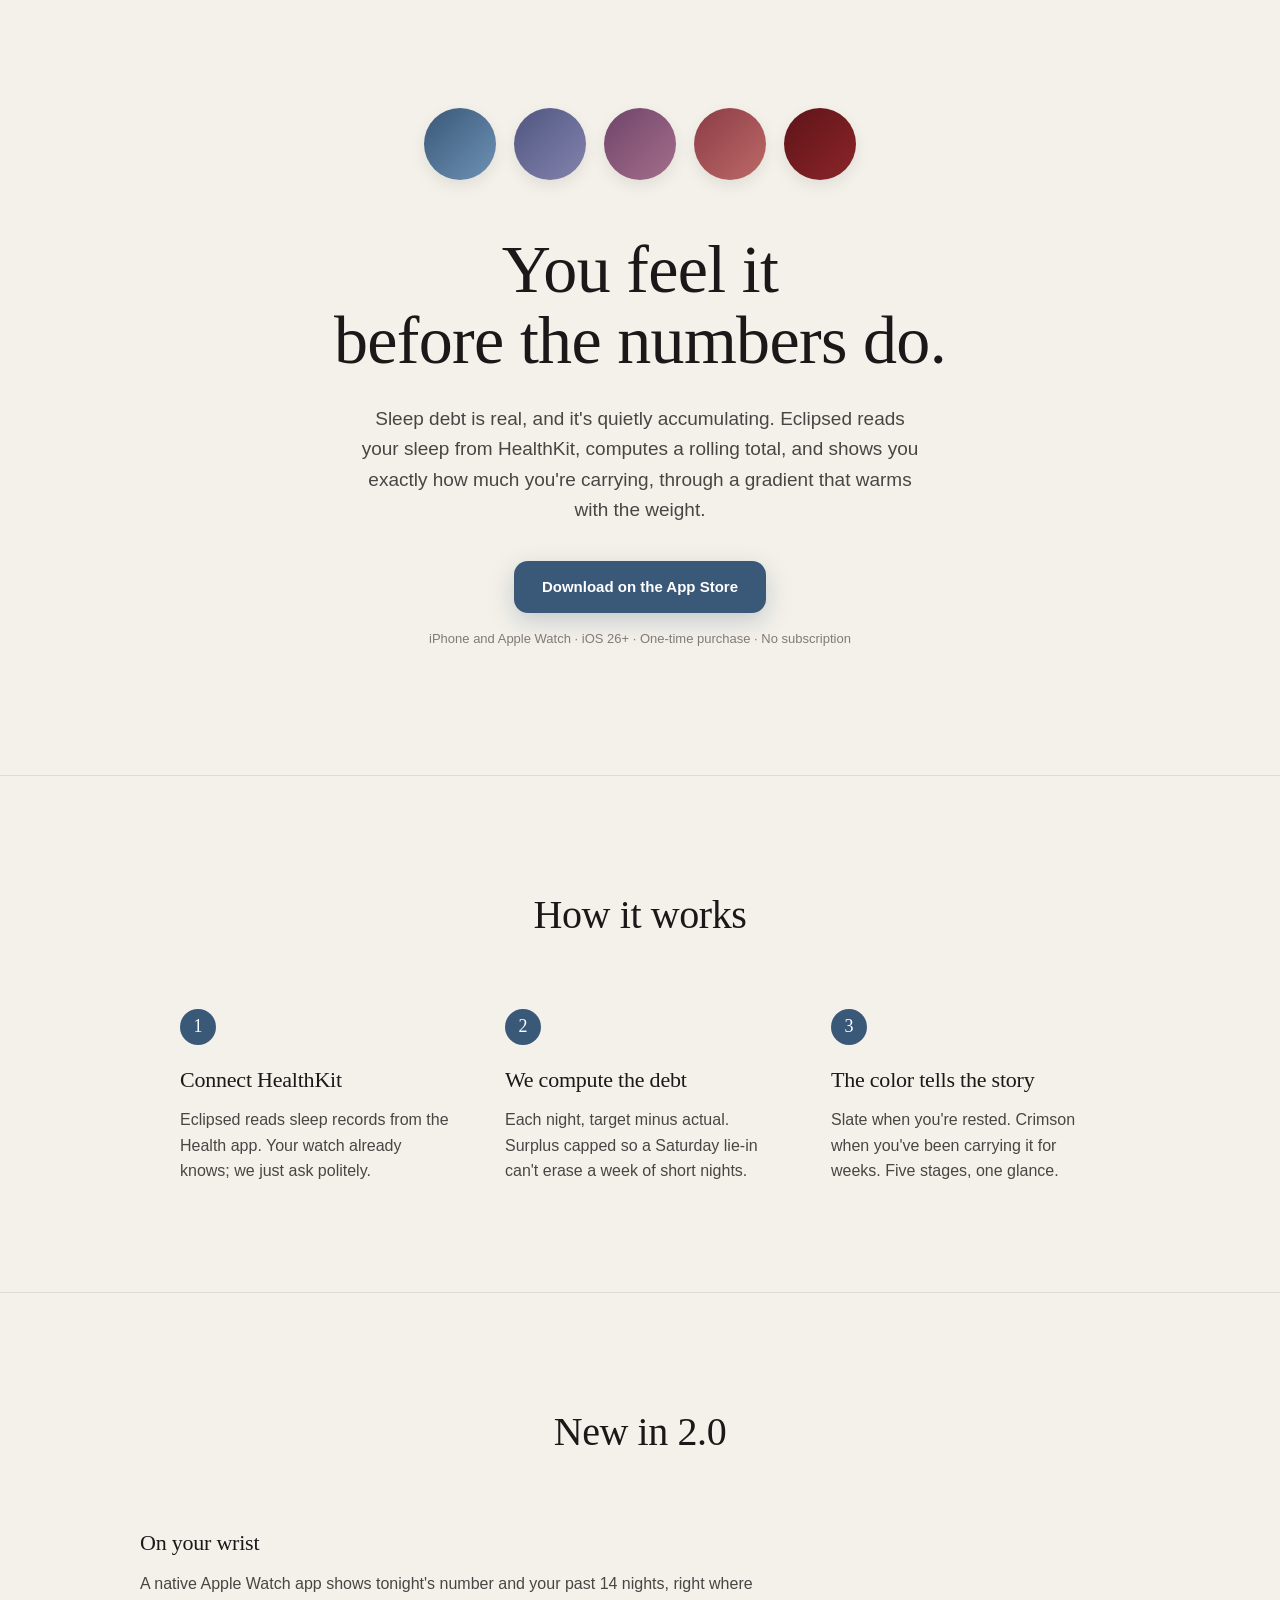
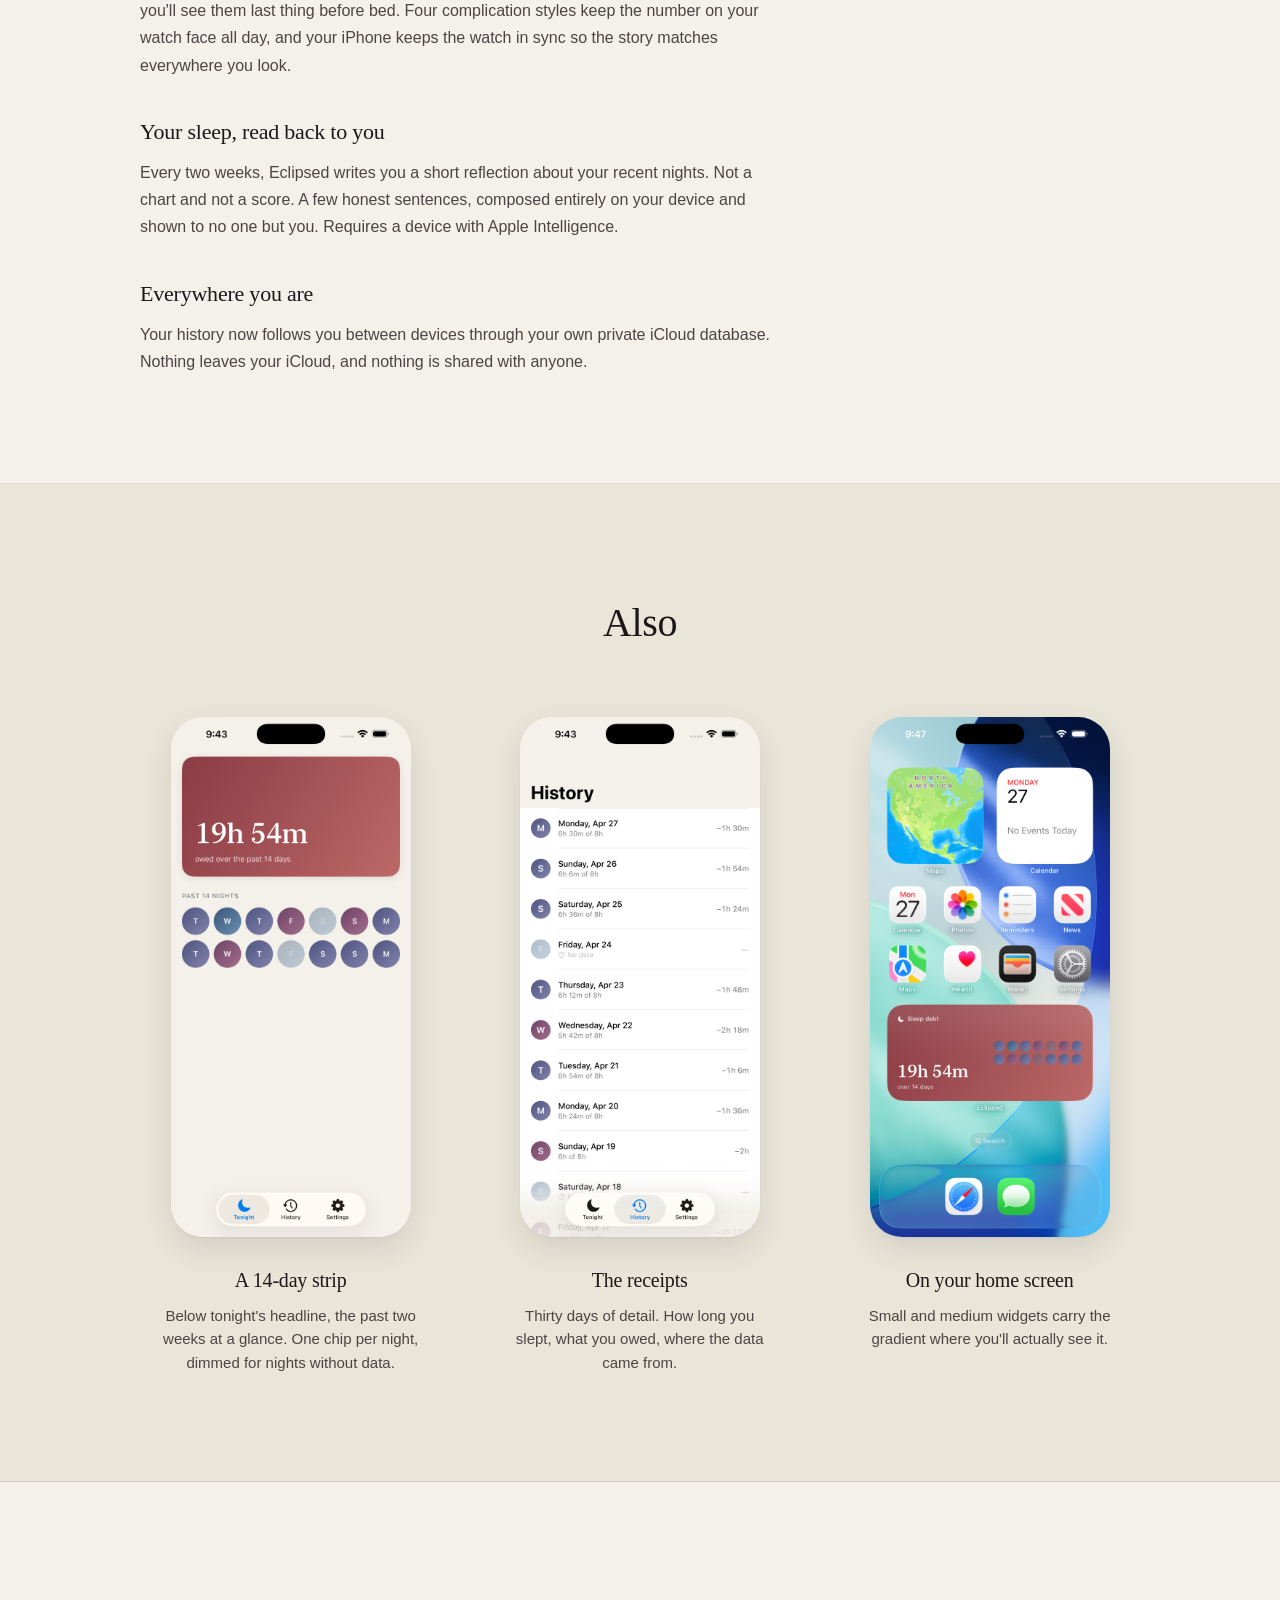
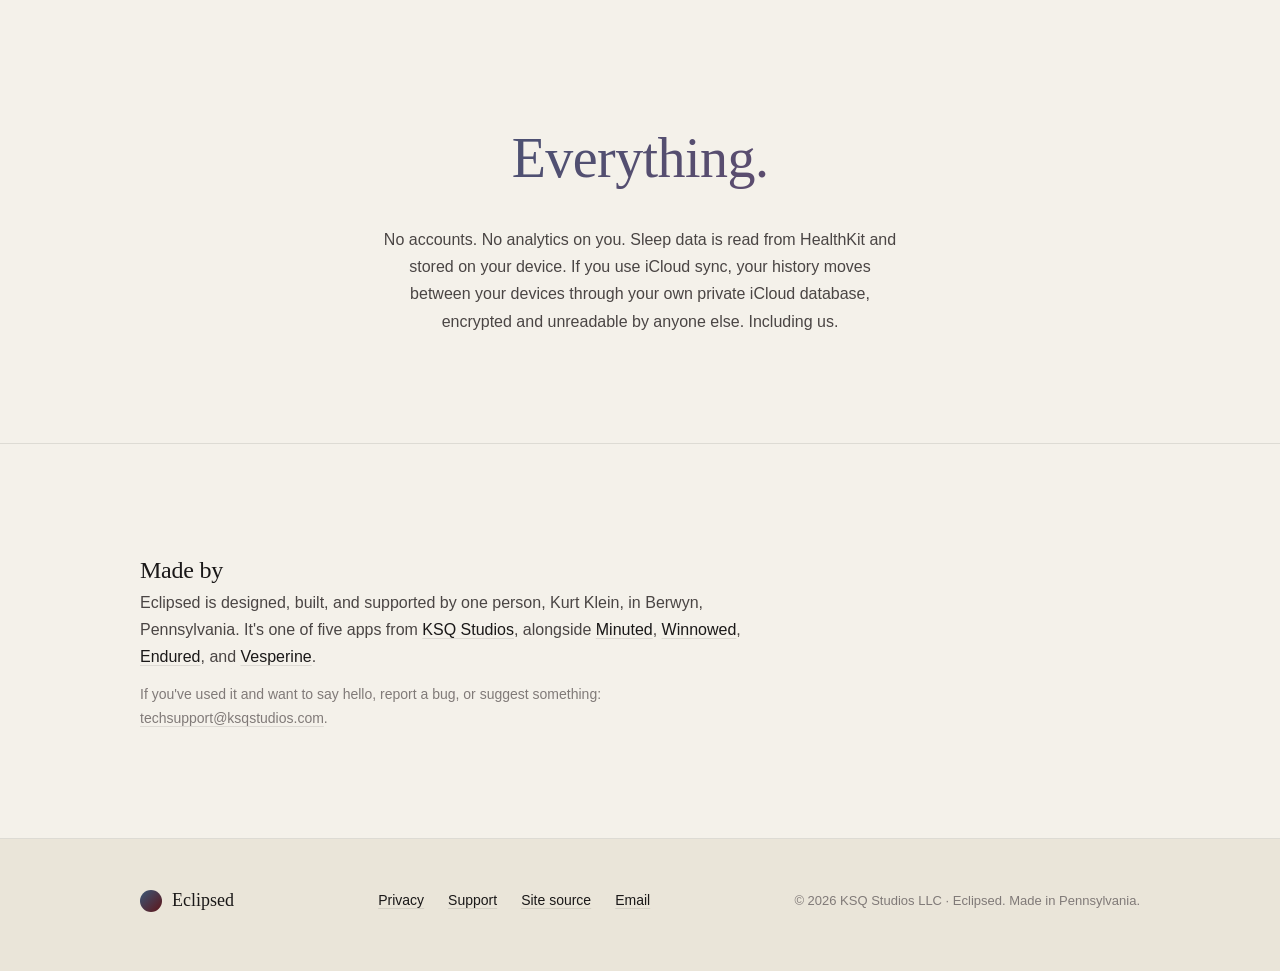
==== commit 7787c2ab: "Updated website files to ensure consistency in domain listings" ====
--- a/index.html
+++ b/index.html
@@ -10,19 +10,19 @@
 
   <!-- Open Graph / social -->
   <meta property="og:type" content="website">
-  <meta property="og:url" content="https://eclipsedsleep.com/">
+  <meta property="og:url" content="https://eclipsedsleep.app/">
   <meta property="og:title" content="Eclipsed — You feel it before the numbers do">
   <meta property="og:description" content="Sleep debt, made visible. Reads HealthKit, computes a rolling total, surfaces it through a five-stage gradient.">
-  <meta property="og:image" content="https://eclipsedsleep.com/og.png">
+  <meta property="og:image" content="https://eclipsedsleep.app/og.png">
 
   <meta name="twitter:card" content="summary_large_image">
   <meta name="twitter:title" content="Eclipsed — You feel it before the numbers do">
   <meta name="twitter:description" content="Sleep debt, made visible.">
-  <meta name="twitter:image" content="https://eclipsedsleep.com/og.png">
+  <meta name="twitter:image" content="https://eclipsedsleep.app/og.png">
 
   <link rel="icon" href="/favicon.svg" type="image/svg+xml">
   <link rel="apple-touch-icon" href="/apple-touch-icon.png">
-  <link rel="canonical" href="https://eclipsedsleep.com/">
+  <link rel="canonical" href="https://eclipsedsleep.app/">
 
   <link rel="stylesheet" href="/style.css">
 
--- a/style.css
+++ b/style.css
@@ -1,11 +1,11 @@
 /* ============================================================ */
-/*  Eclipsed — marketing site styles                              */
+/*  Eclipsed - marketing site styles                              */
 /*  Vigil palette: slate · mist · plum · rust · crimson           */
 /*  Background: parchment (matches in-app screen background)      */
 /* ============================================================ */
 
 :root {
-  /* Vigil stage colors — match EclipsedPalette.swift exactly */
+  /* Vigil stage colors - match EclipsedPalette.swift exactly */
   --slate-top:    #3A5878;
   --slate-bot:    #6E92B5;
   --mist-top:     #4F5680;
@@ -184,6 +184,7 @@
 }
 
 .how h2,
+.new-in-2 h2,
 .also h2,
 .privacy h2 {
   font-size: clamp(28px, 3.6vw, 40px);
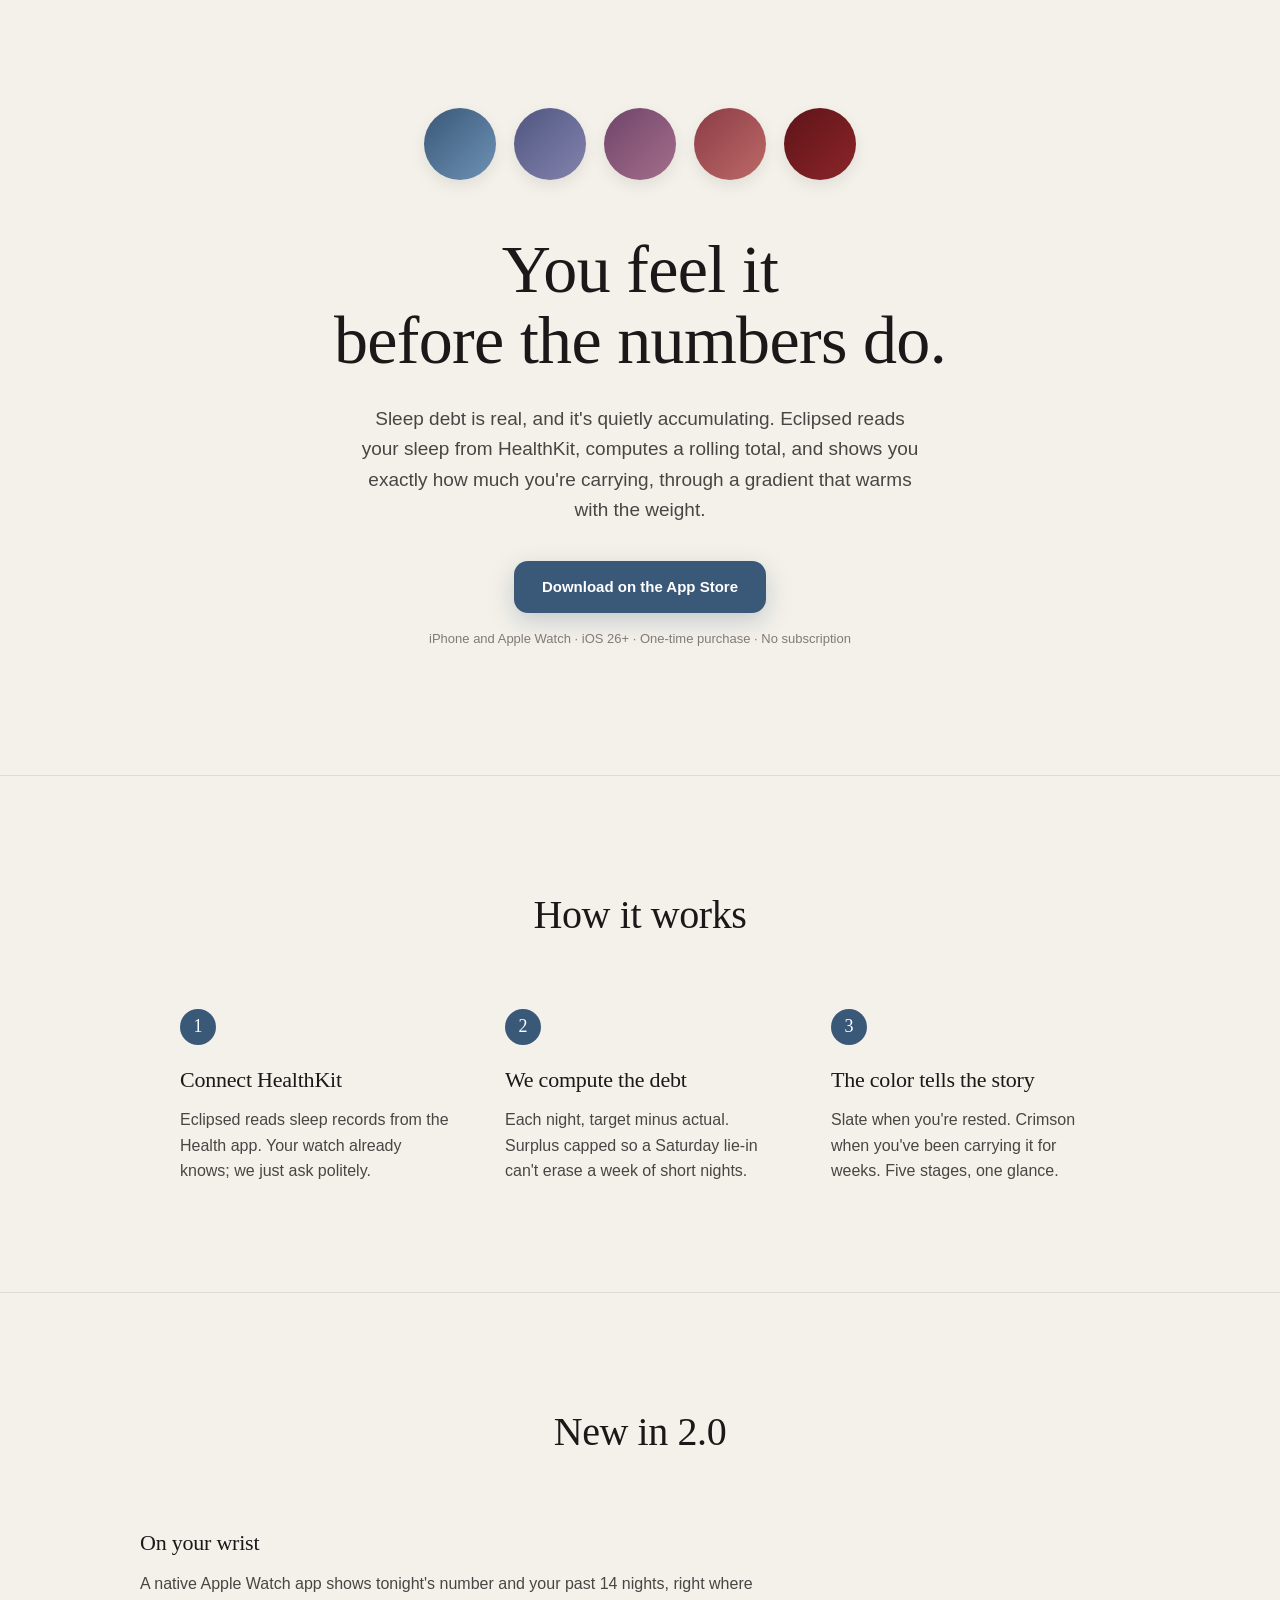
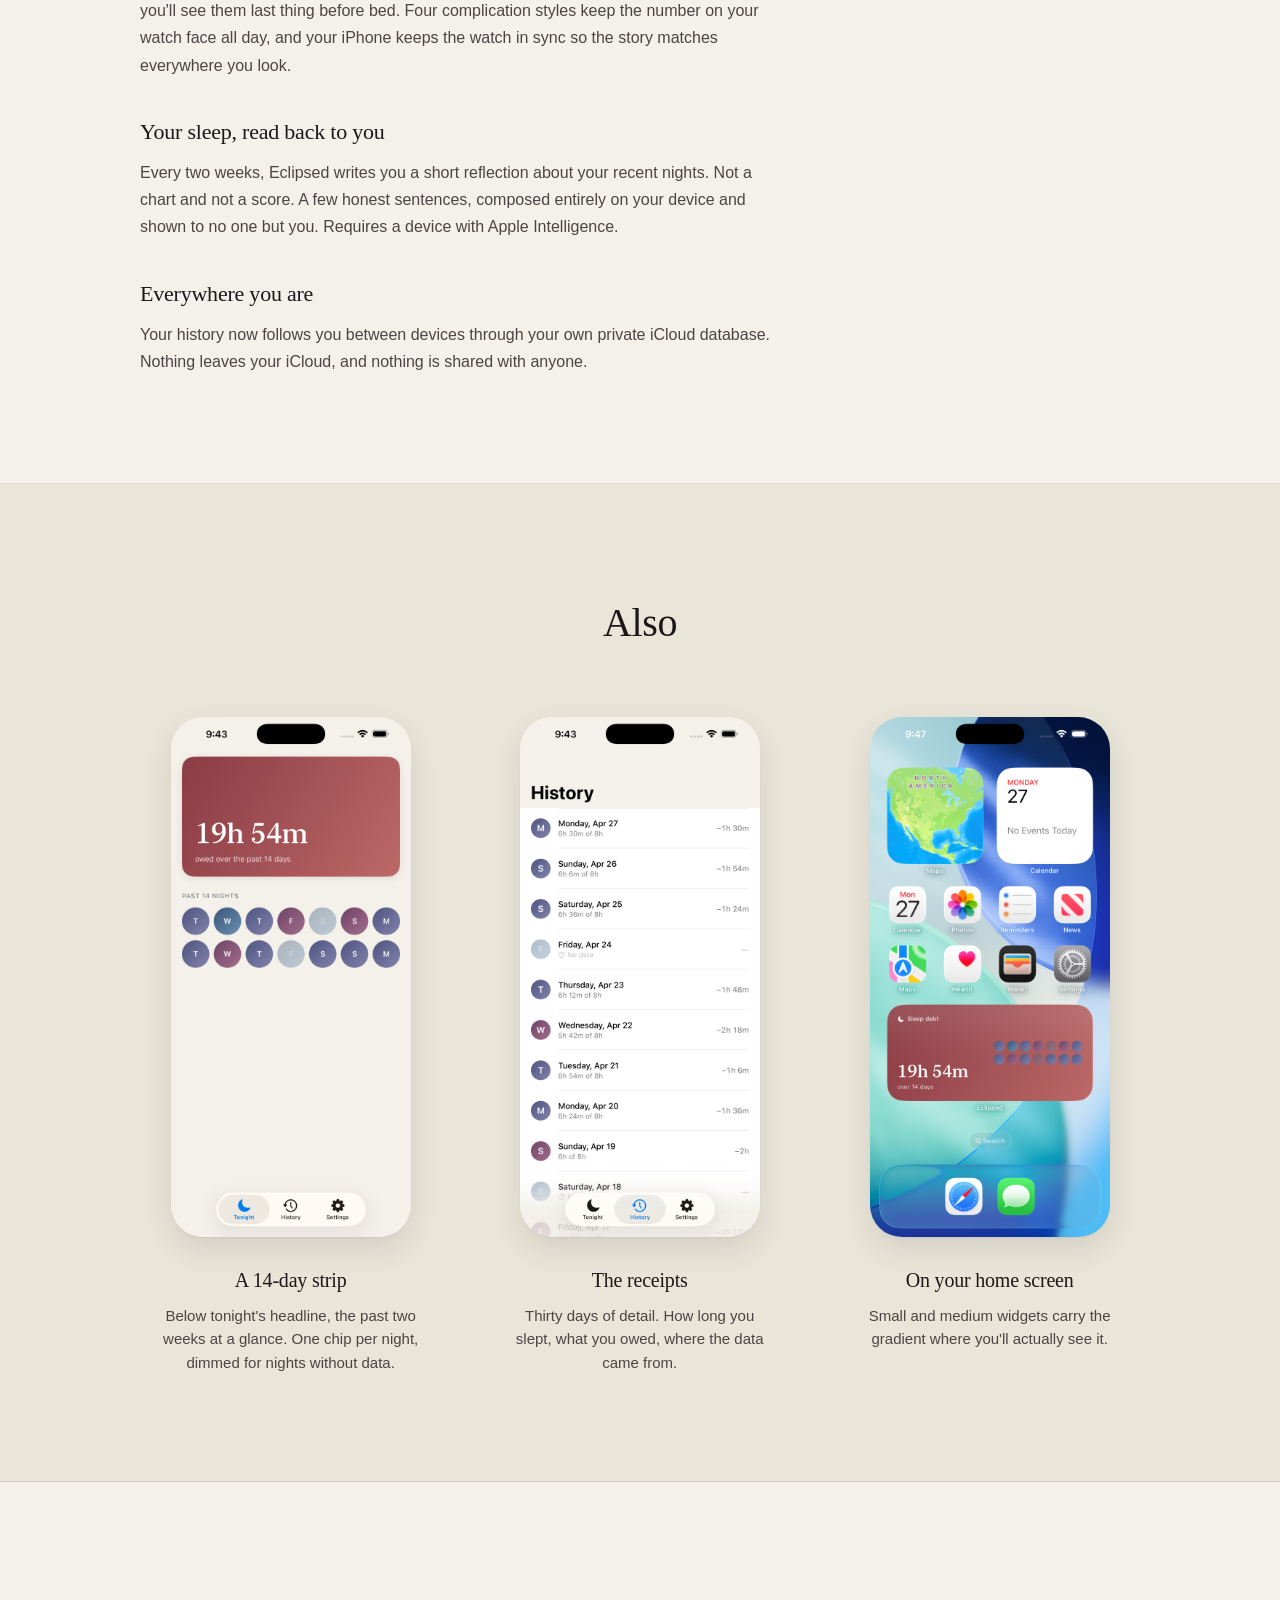
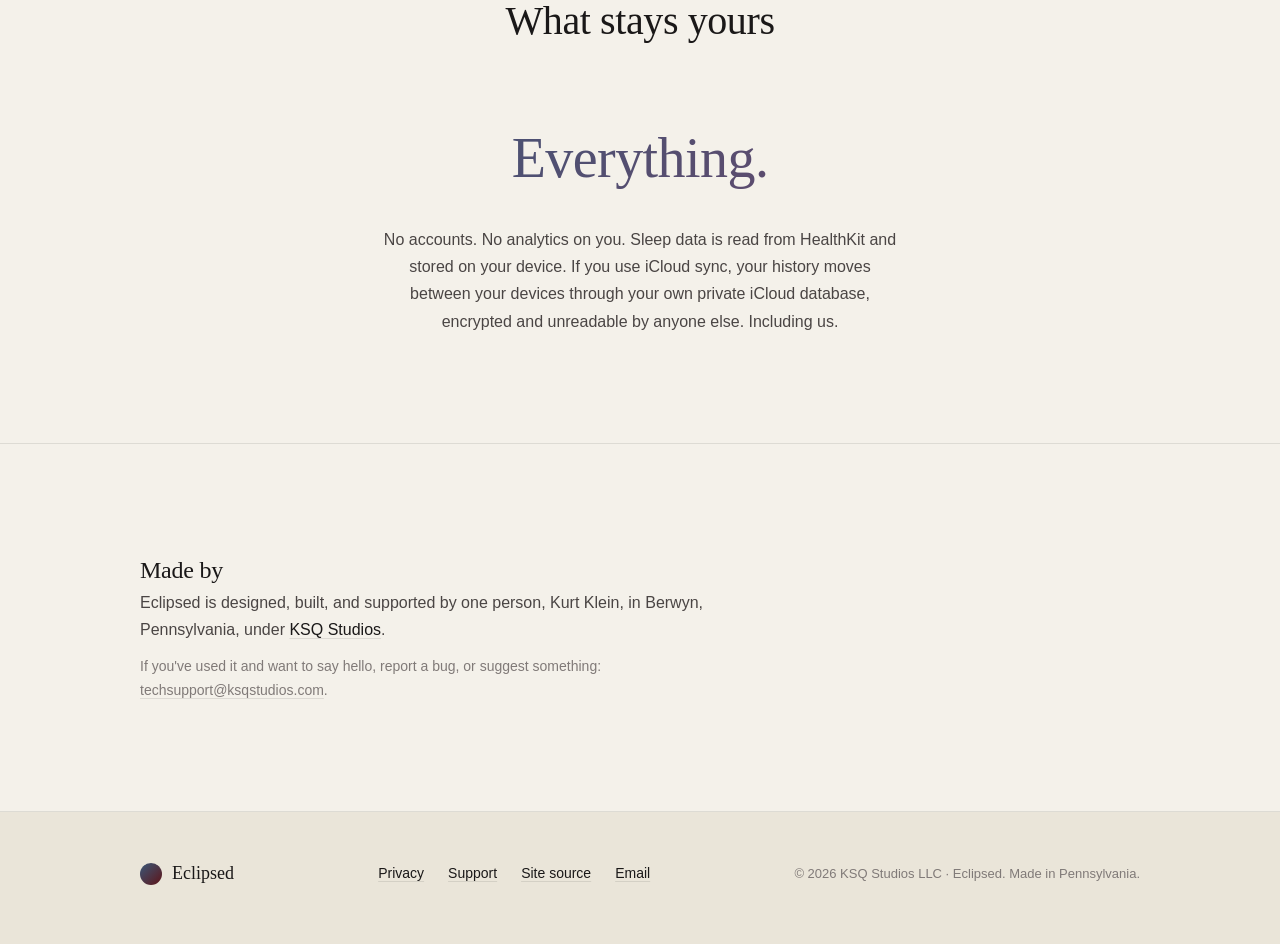
==== commit b9f8ea3f: "Drop sibling app list from attribution" ====
--- a/index.html
+++ b/index.html
@@ -26,8 +26,6 @@
 
   <link rel="stylesheet" href="/style.css">
 
-  <!-- Plausible analytics — privacy-friendly, no cookies -->
-  <script defer data-domain="eclipsedsleep.com" src="https://plausible.io/js/script.js"></script>
 
   <script type="application/ld+json">
   {
@@ -195,7 +193,7 @@
   <div class="section-inner">
     <h2 class="fade-in">Made by</h2>
     <p class="fade-in" style="font-family: var(--sans); font-size: 16px; line-height: 1.7; color: var(--ink-soft); max-width: 640px; margin: 0 0 12px;">
-      Eclipsed is designed, built, and supported by one person, Kurt Klein, in Berwyn, Pennsylvania. It's one of five apps from <a href="https://ksqstudios.com" style="color: var(--ink); text-decoration: underline; text-decoration-color: var(--rule); text-underline-offset: 3px;">KSQ Studios</a>, alongside <a href="https://minuted.org" style="color: var(--ink); text-decoration: underline; text-decoration-color: var(--rule); text-underline-offset: 3px;">Minuted</a>, <a href="https://winnowed.app" style="color: var(--ink); text-decoration: underline; text-decoration-color: var(--rule); text-underline-offset: 3px;">Winnowed</a>, <a href="https://endured.app" style="color: var(--ink); text-decoration: underline; text-decoration-color: var(--rule); text-underline-offset: 3px;">Endured</a>, and <a href="https://vesperine.app" style="color: var(--ink); text-decoration: underline; text-decoration-color: var(--rule); text-underline-offset: 3px;">Vesperine</a>.
+      Eclipsed is designed, built, and supported by one person, Kurt Klein, in Berwyn, Pennsylvania, under <a href="https://ksqstudios.com" style="color: var(--ink); text-decoration: underline; text-decoration-color: var(--rule); text-underline-offset: 3px;">KSQ Studios</a>.
     </p>
     <p class="fade-in" style="font-family: var(--sans); font-size: 14px; line-height: 1.7; color: var(--ink-faint); max-width: 640px; margin: 0;">
       If you've used it and want to say hello, report a bug, or suggest something: <a href="mailto:techsupport@ksqstudios.com" style="color: var(--ink-faint); text-decoration: underline; text-decoration-color: var(--rule); text-underline-offset: 3px;">techsupport@ksqstudios.com</a>.
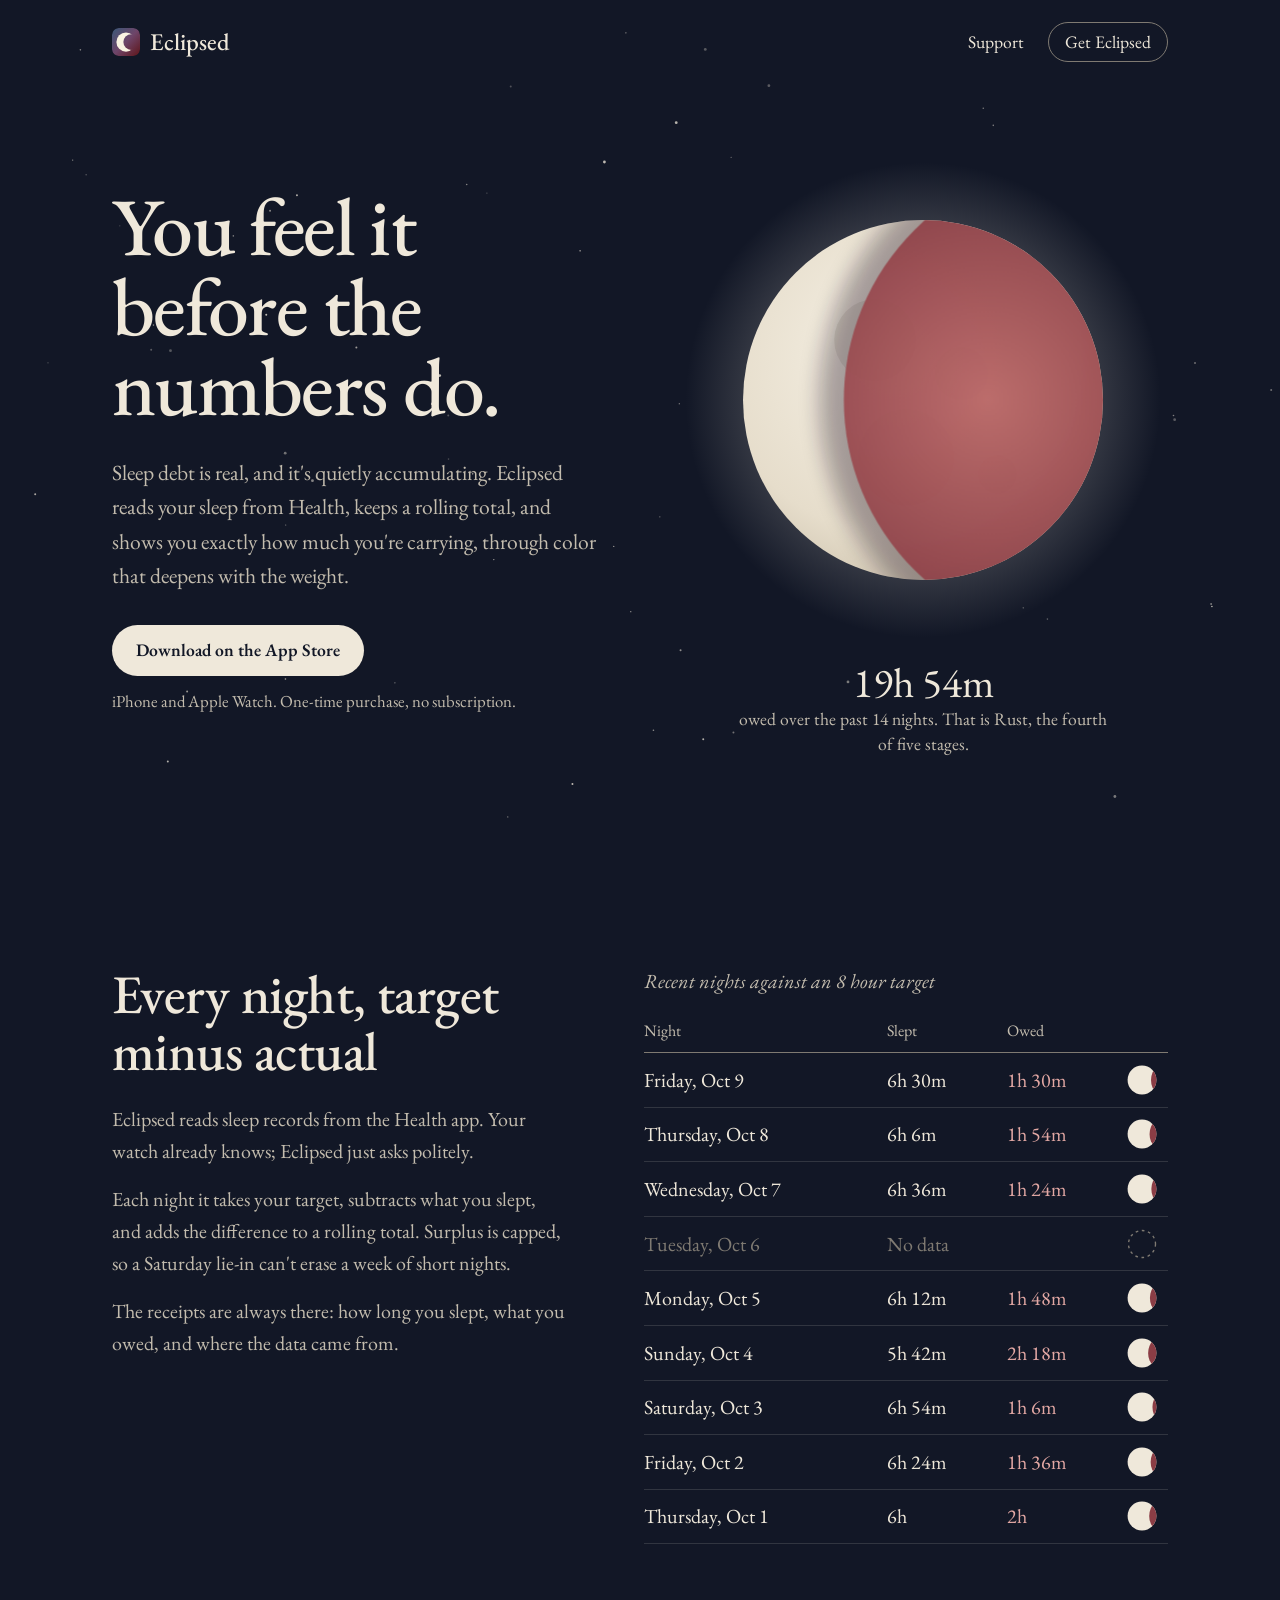
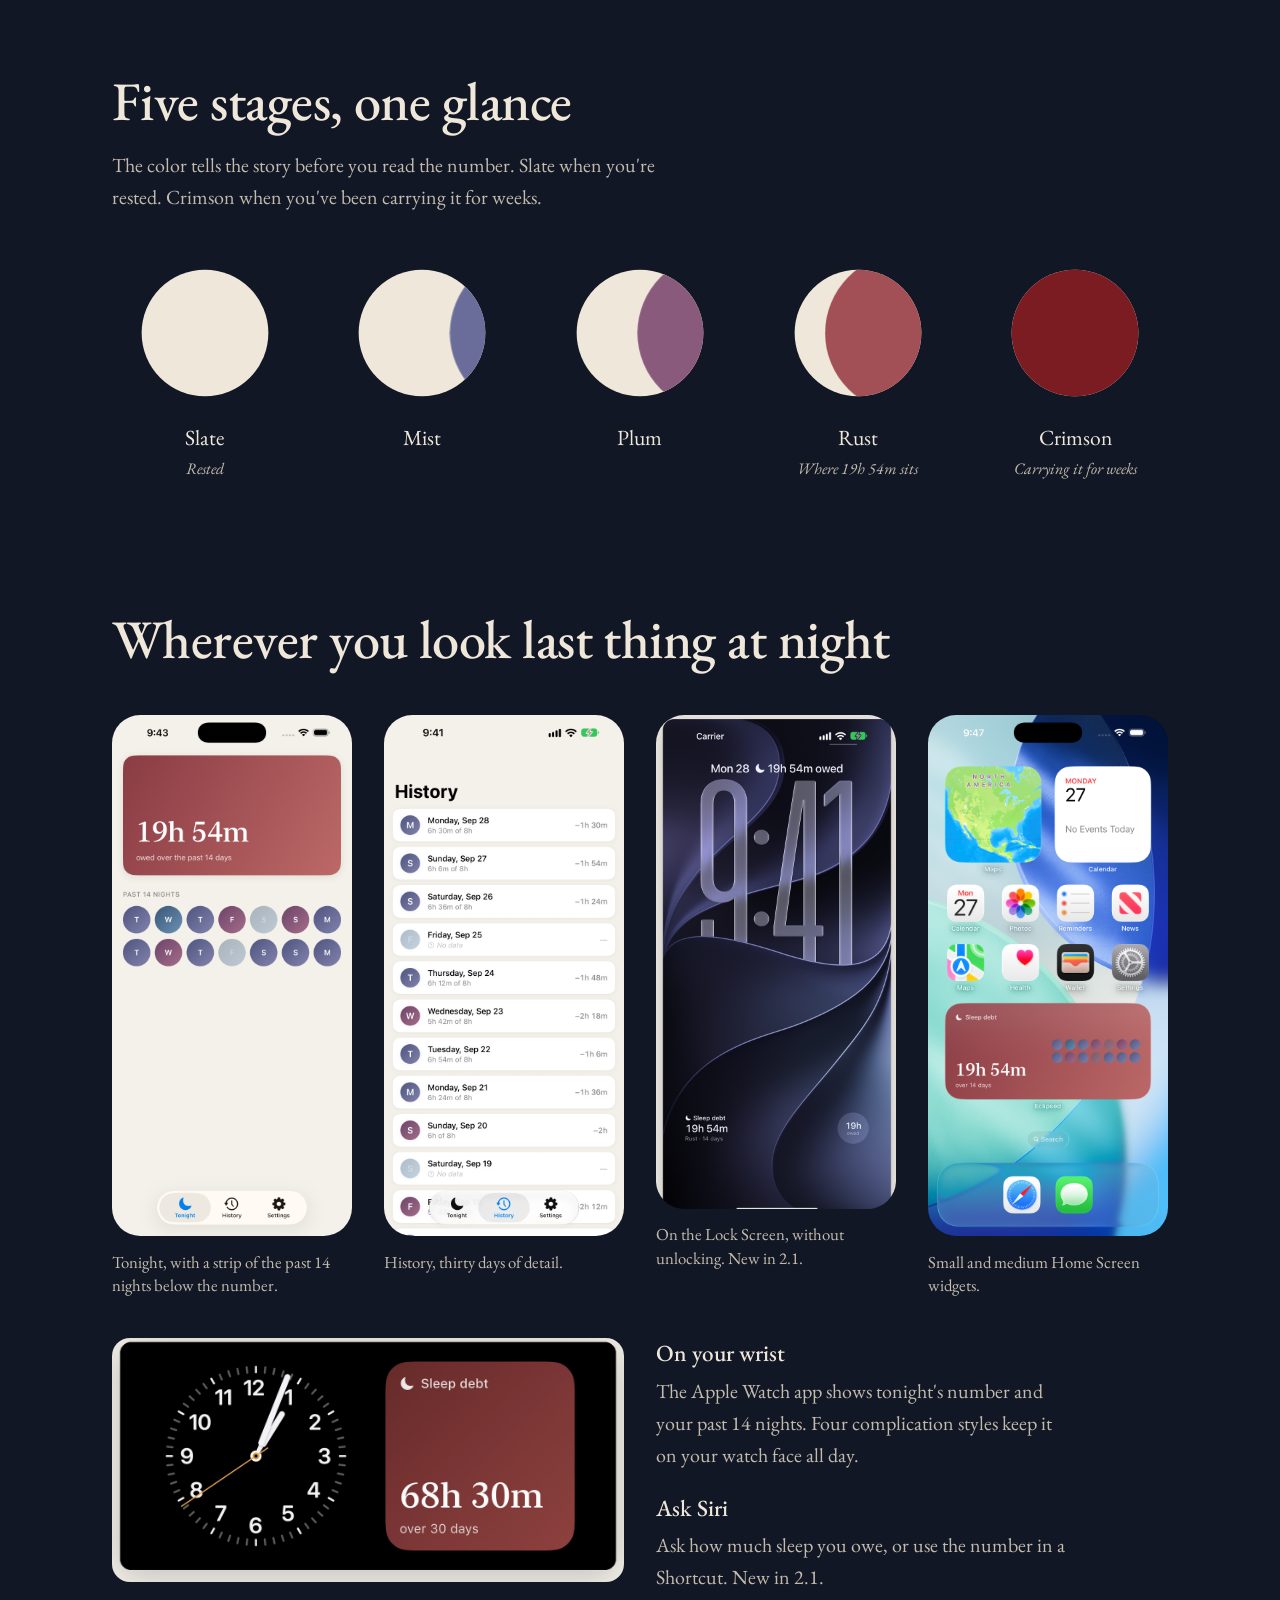
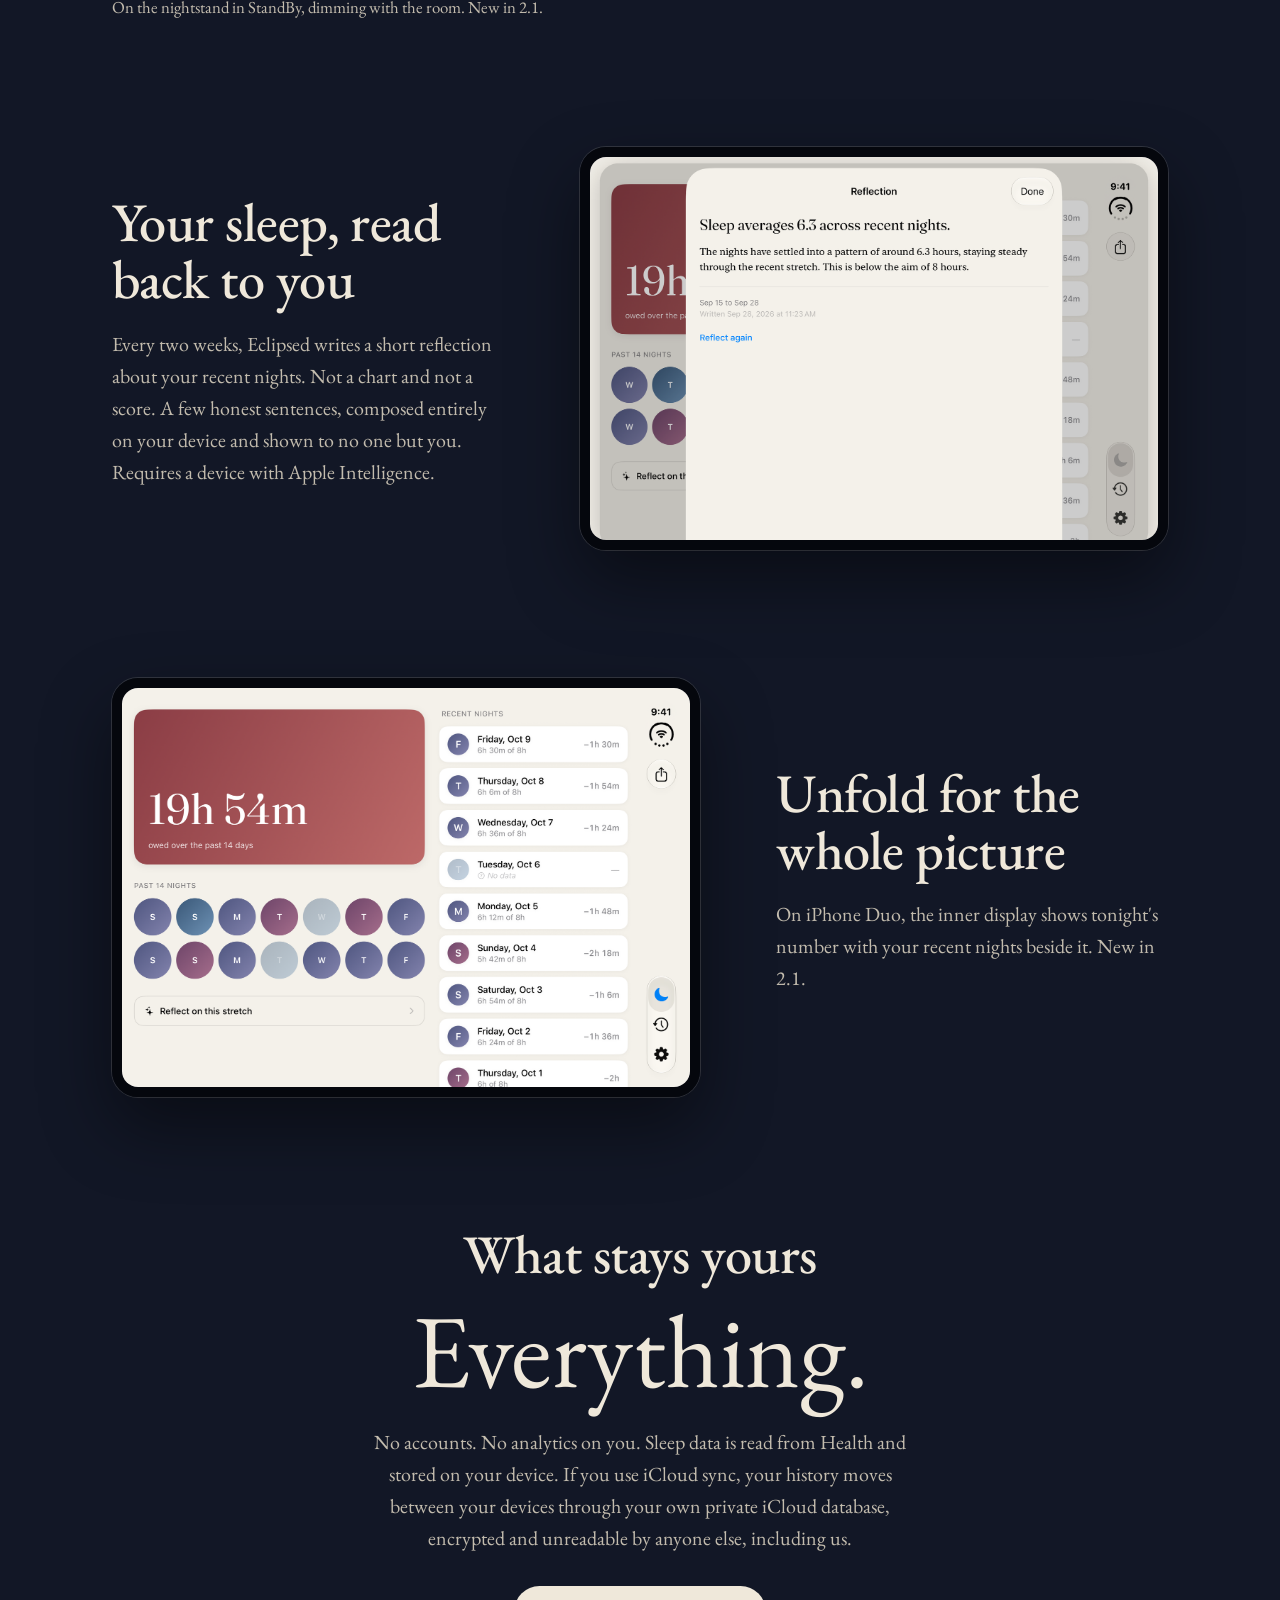
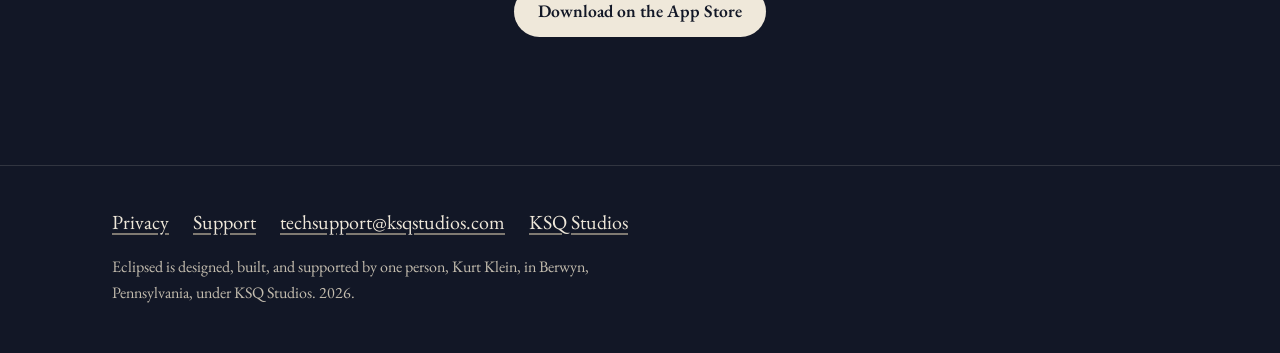
==== commit 0a4df836: "Redesign the site as a night sky and move the event page to /event/duo" ====
--- a/index.html
+++ b/index.html
@@ -3,30 +3,25 @@
 <head>
   <meta charset="utf-8">
   <meta name="viewport" content="width=device-width, initial-scale=1, viewport-fit=cover">
-  <meta name="theme-color" content="#3A5878">
-
-  <title>Eclipsed — You feel it before the numbers do</title>
+  <meta name="theme-color" content="#121726">
+  <title>Eclipsed, you feel it before the numbers do</title>
   <meta name="description" content="Eclipsed shows you the sleep debt you've quietly accumulated. Reads HealthKit, computes a rolling total, surfaces it through a five-stage gradient. On iPhone and Apple Watch. No accounts, no analytics.">
-
-  <!-- Open Graph / social -->
   <meta property="og:type" content="website">
   <meta property="og:url" content="https://eclipsedsleep.app/">
-  <meta property="og:title" content="Eclipsed — You feel it before the numbers do">
+  <meta property="og:title" content="Eclipsed, you feel it before the numbers do">
   <meta property="og:description" content="Sleep debt, made visible. Reads HealthKit, computes a rolling total, surfaces it through a five-stage gradient.">
   <meta property="og:image" content="https://eclipsedsleep.app/og.png">
-
   <meta name="twitter:card" content="summary_large_image">
-  <meta name="twitter:title" content="Eclipsed — You feel it before the numbers do">
+  <meta name="twitter:title" content="Eclipsed, you feel it before the numbers do">
   <meta name="twitter:description" content="Sleep debt, made visible.">
   <meta name="twitter:image" content="https://eclipsedsleep.app/og.png">
-
   <link rel="icon" href="/favicon.svg" type="image/svg+xml">
   <link rel="apple-touch-icon" href="/apple-touch-icon.png">
   <link rel="canonical" href="https://eclipsedsleep.app/">
-
+  <link rel="preconnect" href="https://fonts.googleapis.com">
+  <link rel="preconnect" href="https://fonts.gstatic.com" crossorigin>
+  <link href="https://fonts.googleapis.com/css2?family=EB+Garamond:wght@400;500;600&display=swap" rel="stylesheet">
   <link rel="stylesheet" href="/style.css">
-
-
   <script type="application/ld+json">
   {
     "@context": "https://schema.org",
@@ -39,218 +34,261 @@
       "@type": "Organization",
       "name": "KSQ Studios LLC",
       "url": "https://ksqstudios.com"
-    }
+    },
+    "url": "https://eclipsedsleep.app/",
+    "downloadUrl": "https://apps.apple.com/us/app/eclipsed/id6764891875"
   }
   </script>
 </head>
 <body>
 
-<!-- ============================================================ -->
-<!-- HERO                                                          -->
-<!-- ============================================================ -->
-<section class="hero">
-  <div class="hero-inner">
-    <div class="chips" aria-hidden="true">
-      <span class="chip chip-slate"></span>
-      <span class="chip chip-mist"></span>
-      <span class="chip chip-plum"></span>
-      <span class="chip chip-rust"></span>
-      <span class="chip chip-crimson"></span>
-    </div>
-
-    <h1>You feel it<br>before the numbers do.</h1>
-
-    <p class="lede">
-      Sleep debt is real, and it's quietly accumulating. Eclipsed reads your sleep
-      from HealthKit, computes a rolling total, and shows you exactly how much
-      you're carrying, through a gradient that warms with the weight.
+<header class="bar">
+  <div class="bar-inner">
+    <a class="mark" href="/">
+      <img src="/favicon.svg" alt="" width="28" height="28">
+      Eclipsed
+    </a>
+    <nav aria-label="Site">
+      <a href="/support">Support</a>
+      <a class="bar-cta" href="https://apps.apple.com/us/app/eclipsed/id6764891875" rel="noopener">Get Eclipsed</a>
+    </nav>
+  </div>
+</header>
+
+<main>
+
+  <!-- The hero is a lunar eclipse. The earth's shadow crosses the moon and
+       turns it red, the way the app's stages run from slate to crimson. -->
+  <section class="hero">
+    <svg class="stars" aria-hidden="true" preserveAspectRatio="none"><circle cx="3.75%" cy="43.36%" r="0.6" fill="var(--moon)" opacity="0.38"/><circle cx="55.10%" cy="5.91%" r="1.4" fill="var(--moon)" opacity="0.32"/><circle cx="22.32%" cy="62.74%" r="0.6" fill="var(--moon)" opacity="0.57"/><circle cx="39.67%" cy="97.63%" r="0.6" fill="var(--moon)" opacity="0.56"/><circle cx="13.32%" cy="41.91%" r="1.4" fill="var(--moon)" opacity="0.31"/><circle cx="30.85%" cy="81.61%" r="0.8" fill="var(--moon)" opacity="0.31"/><circle cx="57.12%" cy="18.79%" r="0.6" fill="var(--moon)" opacity="0.55"/><circle cx="6.28%" cy="5.96%" r="0.8" fill="var(--moon)" opacity="0.52"/><circle cx="53.17%" cy="77.72%" r="1.0" fill="var(--moon)" opacity="0.57"/><circle cx="45.32%" cy="29.98%" r="0.8" fill="var(--moon)" opacity="0.63"/><circle cx="24.41%" cy="57.44%" r="1.4" fill="var(--moon)" opacity="0.52"/><circle cx="34.35%" cy="44.88%" r="1.4" fill="var(--moon)" opacity="0.79"/><circle cx="11.81%" cy="41.81%" r="1.0" fill="var(--moon)" opacity="0.33"/><circle cx="48.90%" cy="3.92%" r="0.6" fill="var(--moon)" opacity="0.67"/><circle cx="57.30%" cy="87.55%" r="1.0" fill="var(--moon)" opacity="0.44"/><circle cx="35.02%" cy="49.67%" r="1.0" fill="var(--moon)" opacity="0.29"/><circle cx="9.36%" cy="26.99%" r="0.6" fill="var(--moon)" opacity="0.28"/><circle cx="70.15%" cy="64.71%" r="1.0" fill="var(--moon)" opacity="0.41"/><circle cx="38.58%" cy="66.87%" r="0.6" fill="var(--moon)" opacity="0.77"/><circle cx="35.55%" cy="61.09%" r="1.0" fill="var(--moon)" opacity="0.28"/><circle cx="76.82%" cy="12.93%" r="0.8" fill="var(--moon)" opacity="0.47"/><circle cx="91.68%" cy="49.65%" r="0.8" fill="var(--moon)" opacity="0.50"/><circle cx="54.94%" cy="88.34%" r="1.0" fill="var(--moon)" opacity="0.73"/><circle cx="27.84%" cy="41.53%" r="1.0" fill="var(--moon)" opacity="0.63"/><circle cx="38.04%" cy="23.08%" r="0.6" fill="var(--moon)" opacity="0.35"/><circle cx="23.20%" cy="23.33%" r="1.0" fill="var(--moon)" opacity="0.71"/><circle cx="18.23%" cy="28.19%" r="0.8" fill="var(--moon)" opacity="0.48"/><circle cx="36.93%" cy="56.63%" r="0.8" fill="var(--moon)" opacity="0.63"/><circle cx="51.55%" cy="61.76%" r="0.6" fill="var(--moon)" opacity="0.50"/><circle cx="87.10%" cy="95.19%" r="1.4" fill="var(--moon)" opacity="0.47"/><circle cx="39.90%" cy="10.35%" r="1.0" fill="var(--moon)" opacity="0.28"/><circle cx="6.73%" cy="20.88%" r="0.8" fill="var(--moon)" opacity="0.31"/><circle cx="60.07%" cy="10.24%" r="1.4" fill="var(--moon)" opacity="0.33"/><circle cx="10.15%" cy="36.36%" r="0.6" fill="var(--moon)" opacity="0.29"/><circle cx="20.80%" cy="37.62%" r="1.0" fill="var(--moon)" opacity="0.78"/><circle cx="60.23%" cy="47.42%" r="0.6" fill="var(--moon)" opacity="0.72"/><circle cx="99.31%" cy="46.60%" r="1.0" fill="var(--moon)" opacity="0.42"/><circle cx="14.41%" cy="74.97%" r="1.0" fill="var(--moon)" opacity="0.51"/><circle cx="69.21%" cy="51.63%" r="0.8" fill="var(--moon)" opacity="0.77"/><circle cx="52.83%" cy="14.66%" r="1.4" fill="var(--moon)" opacity="0.75"/><circle cx="75.81%" cy="29.81%" r="0.6" fill="var(--moon)" opacity="0.63"/><circle cx="26.11%" cy="36.67%" r="0.8" fill="var(--moon)" opacity="0.45"/><circle cx="22.28%" cy="54.16%" r="1.4" fill="var(--moon)" opacity="0.43"/><circle cx="22.30%" cy="81.15%" r="0.8" fill="var(--moon)" opacity="0.69"/><circle cx="81.83%" cy="73.99%" r="0.8" fill="var(--moon)" opacity="0.36"/><circle cx="49.28%" cy="73.10%" r="0.6" fill="var(--moon)" opacity="0.68"/><circle cx="47.22%" cy="19.36%" r="1.4" fill="var(--moon)" opacity="0.78"/><circle cx="44.72%" cy="93.70%" r="1.0" fill="var(--moon)" opacity="0.78"/><circle cx="36.46%" cy="22.05%" r="0.8" fill="var(--moon)" opacity="0.51"/><circle cx="33.77%" cy="48.27%" r="1.4" fill="var(--moon)" opacity="0.71"/><circle cx="47.95%" cy="65.30%" r="0.6" fill="var(--moon)" opacity="0.71"/><circle cx="11.99%" cy="38.85%" r="0.8" fill="var(--moon)" opacity="0.51"/><circle cx="17.85%" cy="78.91%" r="1.0" fill="var(--moon)" opacity="0.30"/><circle cx="94.62%" cy="72.18%" r="1.0" fill="var(--moon)" opacity="0.47"/><circle cx="94.68%" cy="72.48%" r="0.8" fill="var(--moon)" opacity="0.80"/><circle cx="2.75%" cy="59.08%" r="1.0" fill="var(--moon)" opacity="0.69"/><circle cx="14.62%" cy="82.65%" r="1.0" fill="var(--moon)" opacity="0.61"/><circle cx="35.04%" cy="54.87%" r="0.8" fill="var(--moon)" opacity="0.26"/><circle cx="79.94%" cy="72.64%" r="0.6" fill="var(--moon)" opacity="0.54"/><circle cx="93.36%" cy="43.38%" r="0.8" fill="var(--moon)" opacity="0.70"/><circle cx="21.10%" cy="25.18%" r="1.0" fill="var(--moon)" opacity="0.53"/><circle cx="76.37%" cy="32.60%" r="1.4" fill="var(--moon)" opacity="0.48"/><circle cx="13.11%" cy="91.00%" r="1.0" fill="var(--moon)" opacity="0.74"/><circle cx="66.25%" cy="81.50%" r="1.4" fill="var(--moon)" opacity="0.48"/><circle cx="91.77%" cy="50.16%" r="1.4" fill="var(--moon)" opacity="0.33"/><circle cx="51.05%" cy="87.28%" r="0.8" fill="var(--moon)" opacity="0.58"/><circle cx="77.60%" cy="14.98%" r="0.8" fill="var(--moon)" opacity="0.51"/><circle cx="72.52%" cy="55.65%" r="1.0" fill="var(--moon)" opacity="0.63"/><circle cx="53.07%" cy="48.25%" r="0.6" fill="var(--moon)" opacity="0.74"/><circle cx="5.68%" cy="19.13%" r="0.6" fill="var(--moon)" opacity="0.67"/></svg>
+    <div class="hero-inner">
+      <div class="hero-copy">
+        <h1>You feel it before the numbers do.</h1>
+        <p class="lede">
+          Sleep debt is real, and it's quietly accumulating. Eclipsed reads
+          your sleep from Health, keeps a rolling total, and shows you exactly
+          how much you're carrying, through color that deepens with the
+          weight.
+        </p>
+        <p class="buy">
+          <a class="button" href="https://apps.apple.com/us/app/eclipsed/id6764891875" rel="noopener">Download on the App Store</a>
+          <span>iPhone and Apple Watch. One-time purchase, no subscription.</span>
+        </p>
+      </div>
+
+      <figure class="eclipse">
+        <svg viewBox="0 0 400 400" role="img" aria-labelledby="eclipse-caption">
+          <defs>
+            <radialGradient id="moonlight" cx="42%" cy="38%" r="70%">
+              <stop offset="0" stop-color="#f6f1e6"/>
+              <stop offset="0.7" stop-color="#e6ddcb"/>
+              <stop offset="1" stop-color="#cdc2ad"/>
+            </radialGradient>
+            <radialGradient id="blood" cx="30%" cy="50%" r="80%">
+              <stop offset="0" stop-color="#bd6968"/>
+              <stop offset="0.55" stop-color="#8b3d45"/>
+              <stop offset="1" stop-color="#5e1418"/>
+            </radialGradient>
+            <filter id="soft" x="-20%" y="-20%" width="140%" height="140%">
+              <feGaussianBlur stdDeviation="9"/>
+            </filter>
+            <radialGradient id="glow">
+              <stop offset="0.72" stop-color="#f6f1e6" stop-opacity="0.16"/>
+              <stop offset="1" stop-color="#f6f1e6" stop-opacity="0"/>
+            </radialGradient>
+            <clipPath id="disc"><circle cx="200" cy="200" r="150"/></clipPath>
+          </defs>
+          <circle cx="200" cy="200" r="198" fill="url(#glow)"/>
+          <circle cx="200" cy="200" r="150" fill="url(#moonlight)"/>
+          <g clip-path="url(#disc)" opacity="0.14" fill="#7c725f">
+            <circle cx="160" cy="150" r="34"/>
+            <circle cx="232" cy="178" r="22"/>
+            <circle cx="186" cy="248" r="40"/>
+            <circle cx="262" cy="262" r="16"/>
+          </g>
+          <g clip-path="url(#disc)">
+            <g class="shadow">
+              <circle cx="334" cy="200" r="220" fill="#1a1020" opacity="0.35" filter="url(#soft)"/>
+              <circle cx="334" cy="200" r="200" fill="url(#blood)" opacity="0.93"/>
+            </g>
+          </g>
+        </svg>
+        <figcaption id="eclipse-caption">
+          <span class="eclipse-figure">19h 54m</span>
+          owed over the past 14 nights. That is Rust, the fourth of five stages.
+        </figcaption>
+      </figure>
+    </div>
+  </section>
+
+  <section class="almanac" aria-labelledby="almanac-title">
+    <div class="almanac-copy">
+      <h2 id="almanac-title">Every night, target minus actual</h2>
+      <p>
+        Eclipsed reads sleep records from the Health app. Your watch already
+        knows; Eclipsed just asks politely.
+      </p>
+      <p>
+        Each night it takes your target, subtracts what you slept, and adds
+        the difference to a rolling total. Surplus is capped, so a Saturday
+        lie-in can't erase a week of short nights.
+      </p>
+      <p>
+        The receipts are always there: how long you slept, what you owed,
+        and where the data came from.
+      </p>
+    </div>
+    <figure class="ledger">
+      <table>
+        <caption>Recent nights against an 8 hour target</caption>
+        <thead>
+          <tr><th scope="col">Night</th><th scope="col">Slept</th><th scope="col">Owed</th><th scope="col"><span class="visually-hidden">Shown as an eclipse</span></th></tr>
+        </thead>
+        <tbody>
+            <tr><th scope="row">Friday, Oct 9</th><td>6h 30m</td><td>1h 30m</td><td><svg class="night-moon" viewBox="0 0 40 40" role="img" aria-label="1h 30m owed of 8 hours"><defs><clipPath id="m324020"><circle cx="20" cy="20" r="16"/></clipPath></defs><circle cx="20" cy="20" r="16" fill="var(--moon)"/><g clip-path="url(#m324020)"><circle class="umbra" cx="50.80" cy="20" r="20.80" fill="var(--rust-shadow)"/></g></svg></td></tr>
+            <tr><th scope="row">Thursday, Oct 8</th><td>6h 6m</td><td>1h 54m</td><td><svg class="night-moon" viewBox="0 0 40 40" role="img" aria-label="1h 54m owed of 8 hours"><defs><clipPath id="m151086"><circle cx="20" cy="20" r="16"/></clipPath></defs><circle cx="20" cy="20" r="16" fill="var(--moon)"/><g clip-path="url(#m151086)"><circle class="umbra" cx="49.20" cy="20" r="20.80" fill="var(--rust-shadow)"/></g></svg></td></tr>
+            <tr><th scope="row">Wednesday, Oct 7</th><td>6h 36m</td><td>1h 24m</td><td><svg class="night-moon" viewBox="0 0 40 40" role="img" aria-label="1h 24m owed of 8 hours"><defs><clipPath id="m651109"><circle cx="20" cy="20" r="16"/></clipPath></defs><circle cx="20" cy="20" r="16" fill="var(--moon)"/><g clip-path="url(#m651109)"><circle class="umbra" cx="51.20" cy="20" r="20.80" fill="var(--rust-shadow)"/></g></svg></td></tr>
+            <tr class="no-data"><th scope="row">Tuesday, Oct 6</th><td>No data</td><td></td><td><svg class="night-moon" viewBox="0 0 40 40" aria-hidden="true"><circle cx="20" cy="20" r="15" fill="none" stroke="var(--moon-dim)" stroke-width="1.5" stroke-dasharray="3 4"/></svg></td></tr>
+            <tr><th scope="row">Monday, Oct 5</th><td>6h 12m</td><td>1h 48m</td><td><svg class="night-moon" viewBox="0 0 40 40" role="img" aria-label="1h 48m owed of 8 hours"><defs><clipPath id="m72661"><circle cx="20" cy="20" r="16"/></clipPath></defs><circle cx="20" cy="20" r="16" fill="var(--moon)"/><g clip-path="url(#m72661)"><circle class="umbra" cx="49.60" cy="20" r="20.80" fill="var(--rust-shadow)"/></g></svg></td></tr>
+            <tr><th scope="row">Sunday, Oct 4</th><td>5h 42m</td><td>2h 18m</td><td><svg class="night-moon" viewBox="0 0 40 40" role="img" aria-label="2h 18m owed of 8 hours"><defs><clipPath id="m536169"><circle cx="20" cy="20" r="16"/></clipPath></defs><circle cx="20" cy="20" r="16" fill="var(--moon)"/><g clip-path="url(#m536169)"><circle class="umbra" cx="47.60" cy="20" r="20.80" fill="var(--rust-shadow)"/></g></svg></td></tr>
+            <tr><th scope="row">Saturday, Oct 3</th><td>6h 54m</td><td>1h 6m</td><td><svg class="night-moon" viewBox="0 0 40 40" role="img" aria-label="1h 6m owed of 8 hours"><defs><clipPath id="m365826"><circle cx="20" cy="20" r="16"/></clipPath></defs><circle cx="20" cy="20" r="16" fill="var(--moon)"/><g clip-path="url(#m365826)"><circle class="umbra" cx="52.40" cy="20" r="20.80" fill="var(--rust-shadow)"/></g></svg></td></tr>
+            <tr><th scope="row">Friday, Oct 2</th><td>6h 24m</td><td>1h 36m</td><td><svg class="night-moon" viewBox="0 0 40 40" role="img" aria-label="1h 36m owed of 8 hours"><defs><clipPath id="m58198"><circle cx="20" cy="20" r="16"/></clipPath></defs><circle cx="20" cy="20" r="16" fill="var(--moon)"/><g clip-path="url(#m58198)"><circle class="umbra" cx="50.40" cy="20" r="20.80" fill="var(--rust-shadow)"/></g></svg></td></tr>
+            <tr><th scope="row">Thursday, Oct 1</th><td>6h</td><td>2h</td><td><svg class="night-moon" viewBox="0 0 40 40" role="img" aria-label="2h owed of 8 hours"><defs><clipPath id="m507685"><circle cx="20" cy="20" r="16"/></clipPath></defs><circle cx="20" cy="20" r="16" fill="var(--moon)"/><g clip-path="url(#m507685)"><circle class="umbra" cx="48.80" cy="20" r="20.80" fill="var(--rust-shadow)"/></g></svg></td></tr>
+        </tbody>
+      </table>
+    </figure>
+  </section>
+
+  <section class="stages" aria-labelledby="stages-title">
+    <h2 id="stages-title">Five stages, one glance</h2>
+    <p class="stages-lede">
+      The color tells the story before you read the number. Slate when
+      you're rested. Crimson when you've been carrying it for weeks.
     </p>
-
-    <div class="cta-row">
-      <a class="btn btn-primary" href="https://apps.apple.com/us/app/eclipsed/id6764891875" rel="noopener">Download on the App Store</a>
-    </div>
-
-    <p class="meta">iPhone and Apple Watch · iOS 26+ · One-time purchase · No subscription</p>
-  </div>
-</section>
-
-<!-- ============================================================ -->
-<!-- HOW IT WORKS                                                  -->
-<!-- ============================================================ -->
-<section class="how">
-  <div class="section-inner">
-    <h2 class="fade-in">How it works</h2>
-
-    <ol class="steps">
-      <li class="fade-in">
-        <span class="step-num">1</span>
-        <h3>Connect HealthKit</h3>
-        <p>Eclipsed reads sleep records from the Health app. Your watch already knows; we just ask politely.</p>
-      </li>
-      <li class="fade-in">
-        <span class="step-num">2</span>
-        <h3>We compute the debt</h3>
-        <p>Each night, target minus actual. Surplus capped so a Saturday lie-in can't erase a week of short nights.</p>
-      </li>
-      <li class="fade-in">
-        <span class="step-num">3</span>
-        <h3>The color tells the story</h3>
-        <p>Slate when you're rested. Crimson when you've been carrying it for weeks. Five stages, one glance.</p>
-      </li>
+    <ol class="stage-list" id="stage-list">
+          <li style="--i:0"><svg viewBox="0 0 100 100" aria-hidden="true"><defs><clipPath id="st0"><circle cx="50" cy="50" r="44"/></clipPath></defs><circle cx="50" cy="50" r="44" fill="var(--moon)"/><g clip-path="url(#st0)"><circle class="umbra" style="--travel:4.0px" cx="149.00" cy="50" r="55.00" fill="var(--slate)"/></g></svg><p class="stage-name">Slate</p><p class="stage-note">Rested</p></li>
+          <li style="--i:1"><svg viewBox="0 0 100 100" aria-hidden="true"><defs><clipPath id="st1"><circle cx="50" cy="50" r="44"/></clipPath></defs><circle cx="50" cy="50" r="44" fill="var(--moon)"/><g clip-path="url(#st1)"><circle class="umbra" style="--travel:28.6px" cx="124.36" cy="50" r="55.00" fill="var(--mist)"/></g></svg><p class="stage-name">Mist</p></li>
+          <li style="--i:2"><svg viewBox="0 0 100 100" aria-hidden="true"><defs><clipPath id="st2"><circle cx="50" cy="50" r="44"/></clipPath></defs><circle cx="50" cy="50" r="44" fill="var(--moon)"/><g clip-path="url(#st2)"><circle class="umbra" style="--travel:49.8px" cx="103.24" cy="50" r="55.00" fill="var(--plum)"/></g></svg><p class="stage-name">Plum</p></li>
+          <li style="--i:3"><svg viewBox="0 0 100 100" aria-hidden="true"><defs><clipPath id="st3"><circle cx="50" cy="50" r="44"/></clipPath></defs><circle cx="50" cy="50" r="44" fill="var(--moon)"/><g clip-path="url(#st3)"><circle class="umbra" style="--travel:70.9px" cx="82.12" cy="50" r="55.00" fill="var(--rust)"/></g></svg><p class="stage-name">Rust</p><p class="stage-note">Where 19h 54m sits</p></li>
+          <li style="--i:4"><svg viewBox="0 0 100 100" aria-hidden="true"><defs><clipPath id="st4"><circle cx="50" cy="50" r="44"/></clipPath></defs><circle cx="50" cy="50" r="44" fill="var(--moon)"/><g clip-path="url(#st4)"><circle class="umbra" style="--travel:103.0px" cx="50.00" cy="50" r="46.00" fill="var(--crimson)"/></g></svg><p class="stage-name">Crimson</p><p class="stage-note">Carrying it for weeks</p></li>
     </ol>
-  </div>
-</section>
-
-<!-- ============================================================ -->
-<!-- NEW IN 2.0                                                    -->
-<!-- ============================================================ -->
-<section class="new-in-2" style="padding: clamp(80px, 12vh, 140px) 0; border-bottom: 1px solid var(--rule);">
-  <div class="section-inner">
-    <h2 class="fade-in">New in 2.0</h2>
-
-    <div class="fade-in" style="max-width: 640px;">
-      <h3 style="font-size: 22px; margin: 36px 0 10px;">On your wrist</h3>
-      <p style="font-family: var(--sans); font-size: 16px; line-height: 1.7; color: var(--ink-soft); margin: 0;">
-        A native Apple Watch app shows tonight's number and your past 14 nights,
-        right where you'll see them last thing before bed. Four complication
-        styles keep the number on your watch face all day, and your iPhone keeps
-        the watch in sync so the story matches everywhere you look.
-      </p>
-
-      <h3 style="font-size: 22px; margin: 36px 0 10px;">Your sleep, read back to you</h3>
-      <p style="font-family: var(--sans); font-size: 16px; line-height: 1.7; color: var(--ink-soft); margin: 0;">
-        Every two weeks, Eclipsed writes you a short reflection about your recent
+  </section>
+
+  <section class="places" aria-labelledby="places-title">
+    <h2 id="places-title">Wherever you look last thing at night</h2>
+    <div class="places-grid">
+      <figure class="place place--phone">
+        <img src="/screenshots/tonight.png" alt="Tonight in Eclipsed: 19h 54m owed over the past 14 days, with a strip of the past 14 nights below." width="1320" height="2868" loading="lazy">
+        <figcaption>Tonight, with a strip of the past 14 nights below the number.</figcaption>
+      </figure>
+      <figure class="place place--phone">
+        <img src="/screenshots/history.png" alt="History in Eclipsed: each night with hours slept against an 8 hour target and the amount owed." width="1320" height="2868" loading="lazy">
+        <figcaption>History, thirty days of detail.</figcaption>
+      </figure>
+      <figure class="place place--phone">
+        <img src="/screenshots/lockscreen.png" alt="An iPhone Lock Screen showing 19h 54m owed under the date and in a widget." width="720" height="1482" loading="lazy">
+        <figcaption>On the Lock Screen, without unlocking. New in 2.1.</figcaption>
+      </figure>
+      <figure class="place place--phone">
+        <img src="/screenshots/widget.png" alt="A Home Screen with the Eclipsed widget showing 19h 54m over 14 days." width="1320" height="2868" loading="lazy">
+        <figcaption>Small and medium Home Screen widgets.</figcaption>
+      </figure>
+      <figure class="place place--wide">
+        <img src="/screenshots/standby.png" alt="StandBy on a nightstand: a clock beside the Eclipsed widget showing 68h 30m over 30 days." width="1200" height="572" loading="lazy">
+        <figcaption>On the nightstand in StandBy, dimming with the room. New in 2.1.</figcaption>
+      </figure>
+      <div class="place place--text">
+        <h3>On your wrist</h3>
+        <p>
+          The Apple Watch app shows tonight's number and your past 14 nights.
+          Four complication styles keep it on your watch face all day.
+        </p>
+        <h3>Ask Siri</h3>
+        <p>
+          Ask how much sleep you owe, or use the number in a Shortcut. New in
+          2.1.
+        </p>
+      </div>
+    </div>
+  </section>
+
+  <section class="reflect" aria-labelledby="reflect-title">
+    <div class="reflect-copy">
+      <h2 id="reflect-title">Your sleep, read back to you</h2>
+      <p>
+        Every two weeks, Eclipsed writes a short reflection about your recent
         nights. Not a chart and not a score. A few honest sentences, composed
         entirely on your device and shown to no one but you. Requires a device
         with Apple Intelligence.
       </p>
-
-      <h3 style="font-size: 22px; margin: 36px 0 10px;">Everywhere you are</h3>
-      <p style="font-family: var(--sans); font-size: 16px; line-height: 1.7; color: var(--ink-soft); margin: 0;">
-        Your history now follows you between devices through your own private
-        iCloud database. Nothing leaves your iCloud, and nothing is shared with
-        anyone.
-      </p>
-    </div>
-  </div>
-</section>
-
-<!-- ============================================================ -->
-<!-- ALSO                                                          -->
-<!-- ============================================================ -->
-<section class="also">
-  <div class="section-inner">
-    <h2 class="fade-in">Also</h2>
-
-    <div class="also-grid">
-      <figure class="fade-in">
-        <div class="screenshot screenshot-tonight" aria-hidden="true"></div>
-        <figcaption>
-          <h3>A 14-day strip</h3>
-          <p>Below tonight's headline, the past two weeks at a glance. One chip per night, dimmed for nights without data.</p>
-        </figcaption>
-      </figure>
-
-      <figure class="fade-in">
-        <div class="screenshot screenshot-history" aria-hidden="true"></div>
-        <figcaption>
-          <h3>The receipts</h3>
-          <p>Thirty days of detail. How long you slept, what you owed, where the data came from.</p>
-        </figcaption>
-      </figure>
-
-      <figure class="fade-in">
-        <div class="screenshot screenshot-widget" aria-hidden="true"></div>
-        <figcaption>
-          <h3>On your home screen</h3>
-          <p>Small and medium widgets carry the gradient where you'll actually see it.</p>
-        </figcaption>
-      </figure>
-    </div>
-  </div>
-</section>
-
-<!-- ============================================================ -->
-<!-- PRIVACY                                                       -->
-<!-- ============================================================ -->
-<section class="privacy">
-  <div class="section-inner">
-    <h2 class="fade-in">What stays yours</h2>
-    <p class="privacy-line fade-in">Everything.</p>
-    <p class="privacy-detail fade-in">
-      No accounts. No analytics on you. Sleep data is read from HealthKit and
-      stored on your device. If you use iCloud sync, your history moves between
-      your devices through your own private iCloud database, encrypted and
-      unreadable by anyone else. Including us.
+    </div>
+    <img class="device" src="/screenshots/duo-reflection.png" alt="A reflection in Eclipsed: Sleep averages 6.3 across recent nights, written on device for September 15 to 28." width="1600" height="1077" loading="lazy">
+  </section>
+
+  <section class="unfold" aria-labelledby="unfold-title">
+    <img class="device" src="/screenshots/duo-tonight.png" alt="Eclipsed on the unfolded iPhone Duo: 19h 54m owed with the past 14 nights on the left, recent nights listed on the right." width="1600" height="1125" loading="lazy">
+    <div class="unfold-copy">
+      <h2 id="unfold-title">Unfold for the whole picture</h2>
+      <p>
+        On iPhone Duo, the inner display shows tonight's number with your
+        recent nights beside it. New in 2.1.
+      </p>
+    </div>
+  </section>
+
+  <section class="yours" aria-labelledby="yours-title">
+    <h2 id="yours-title">What stays yours</h2>
+    <p class="yours-line">Everything.</p>
+    <p>
+      No accounts. No analytics on you. Sleep data is read from Health and
+      stored on your device. If you use iCloud sync, your history moves
+      between your devices through your own private iCloud database,
+      encrypted and unreadable by anyone else, including us.
     </p>
-  </div>
-</section>
-
-<!-- ============================================================ -->
-<!-- MADE BY                                                       -->
-<!-- ============================================================ -->
-<section class="madeby" style="padding: clamp(80px, 12vh, 140px) 0; border-bottom: 1px solid var(--rule);">
-  <div class="section-inner">
-    <h2 class="fade-in">Made by</h2>
-    <p class="fade-in" style="font-family: var(--sans); font-size: 16px; line-height: 1.7; color: var(--ink-soft); max-width: 640px; margin: 0 0 12px;">
-      Eclipsed is designed, built, and supported by one person, Kurt Klein, in Berwyn, Pennsylvania, under <a href="https://ksqstudios.com" style="color: var(--ink); text-decoration: underline; text-decoration-color: var(--rule); text-underline-offset: 3px;">KSQ Studios</a>.
+    <p class="buy">
+      <a class="button" href="https://apps.apple.com/us/app/eclipsed/id6764891875" rel="noopener">Download on the App Store</a>
     </p>
-    <p class="fade-in" style="font-family: var(--sans); font-size: 14px; line-height: 1.7; color: var(--ink-faint); max-width: 640px; margin: 0;">
-      If you've used it and want to say hello, report a bug, or suggest something: <a href="mailto:techsupport@ksqstudios.com" style="color: var(--ink-faint); text-decoration: underline; text-decoration-color: var(--rule); text-underline-offset: 3px;">techsupport@ksqstudios.com</a>.
-    </p>
-  </div>
-</section>
-
-<!-- ============================================================ -->
-<!-- FOOTER                                                        -->
-<!-- ============================================================ -->
-<footer>
-  <div class="section-inner footer-inner">
-    <div class="footer-brand">
-      <span class="footer-logo" aria-hidden="true"></span>
-      <span>Eclipsed</span>
-    </div>
-
-    <nav class="footer-nav">
+  </section>
+
+</main>
+
+<footer class="foot">
+  <div class="foot-inner">
+    <nav aria-label="Footer">
       <a href="/privacy">Privacy</a>
       <a href="/support">Support</a>
-      <a href="https://github.com/ksqstudios/eclipsed-site">Site source</a>
-      <a href="mailto:techsupport@ksqstudios.com">Email</a>
+      <a href="mailto:techsupport@ksqstudios.com">techsupport@ksqstudios.com</a>
+      <a href="https://ksqstudios.com">KSQ Studios</a>
     </nav>
-
-    <p class="footer-fine">
-      &copy; <span id="year">2026</span> KSQ Studios LLC · Eclipsed. Made in Pennsylvania.
-    </p>
+    <p>Eclipsed is designed, built, and supported by one person, Kurt Klein, in Berwyn, Pennsylvania, under KSQ Studios. 2026.</p>
   </div>
 </footer>
 
 <script>
-  // Year in footer
-  document.getElementById('year').textContent = new Date().getFullYear();
-
-  // Scroll fade-in. Adds .is-visible to .fade-in elements once they
-  // enter the viewport, then unobserves them. Single observer, low cost.
+  // The night deepens as you read: the page's sky moves from blue-black
+  // toward crimson-black with scroll, the way the debt accumulates.
   (function () {
-    const els = document.querySelectorAll('.fade-in');
-    if (!('IntersectionObserver' in window) || els.length === 0) {
-      // Old browser or nothing to fade, show everything immediately.
-      els.forEach(el => el.classList.add('is-visible'));
-      return;
+    var top = [18, 23, 38], bottom = [30, 13, 19];
+    var root = document.documentElement;
+    function sky() {
+      var max = document.documentElement.scrollHeight - innerHeight;
+      var t = max > 0 ? Math.min(1, scrollY / max) : 0;
+      var c = top.map(function (v, i) { return Math.round(v + (bottom[i] - v) * t); });
+      root.style.setProperty('--sky', 'rgb(' + c + ')');
     }
-
-    const io = new IntersectionObserver((entries) => {
-      entries.forEach(entry => {
-        if (entry.isIntersecting) {
-          entry.target.classList.add('is-visible');
-          io.unobserve(entry.target);
-        }
-      });
-    }, {
-      rootMargin: '0px 0px -10% 0px',
-      threshold: 0.05
-    });
-
-    els.forEach(el => io.observe(el));
+    addEventListener('scroll', sky, { passive: true });
+    addEventListener('resize', sky);
+    sky();
+
+    // The stages eclipse in sequence when they come into view.
+    var list = document.getElementById('stage-list');
+    if (!window.matchMedia('(prefers-reduced-motion: reduce)').matches && 'IntersectionObserver' in window) {
+      list.classList.add('is-waiting');
+      var io = new IntersectionObserver(function (e) {
+        if (e[0].isIntersecting) { io.disconnect(); list.classList.remove('is-waiting'); list.classList.add('is-turning'); }
+      }, { threshold: 0.5 });
+      io.observe(list);
+    }
   })();
 </script>
 
--- a/style.css
+++ b/style.css
@@ -1,441 +1,410 @@
-/* ============================================================ */
-/*  Eclipsed - marketing site styles                              */
-/*  Vigil palette: slate · mist · plum · rust · crimson           */
-/*  Background: parchment (matches in-app screen background)      */
-/* ============================================================ */
+/*
+  eclipsedsleep.app
+
+  A night sky. The hero is a lunar eclipse: the earth's shadow crosses the
+  moon and turns it red, which is what the app's five stages do as sleep
+  debt builds, slate to crimson. The page's sky deepens toward crimson-black
+  as you scroll. Recent nights are set as an almanac table, each night a
+  small moon eclipsed by what it owed.
+
+  EB Garamond, the typeface of almanacs and ephemerides, is the only face.
+
+  No analytics. The privacy policy says the site collects nothing, so keep
+  it that way.
+*/
 
 :root {
-  /* Vigil stage colors - match EclipsedPalette.swift exactly */
-  --slate-top:    #3A5878;
-  --slate-bot:    #6E92B5;
-  --mist-top:     #4F5680;
-  --mist-bot:     #8484AE;
-  --plum-top:     #6E4569;
-  --plum-bot:     #A66E8C;
-  --rust-top:     #8B3D45;
-  --rust-bot:     #BD6968;
-  --crimson-top:  #5E1418;
-  --crimson-bot:  #8B252A;
-
-  /* Surface */
-  --parchment:    #F4F1EA;
-  --parchment-2:  #EAE5D9;
-  --ink:          #1A1818;
-  --ink-soft:     #4A4544;
-  --ink-faint:    #807A78;
-  --rule:         rgba(26, 24, 24, 0.10);
-
-  /* Type */
-  --serif: ui-serif, "Iowan Old Style", "Apple Garamond", "Baskerville", "Times New Roman", serif;
-  --sans:  -apple-system, BlinkMacSystemFont, "SF Pro Text", "Helvetica Neue", Helvetica, Arial, sans-serif;
-
-  /* Layout */
-  --max-w: 1080px;
-  --gutter: clamp(20px, 4vw, 40px);
-}
-
-/* ------------------------------------------------------------ */
-/*  Base                                                         */
-/* ------------------------------------------------------------ */
+  --sky: #121726;
+  --panel: rgba(239, 232, 218, 0.05);
+  --moon: #efe8da;
+  --moon-soft: #c3bcae;
+  --moon-dim: #7f7a72;
+  --rule: rgba(239, 232, 218, 0.14);
+
+  /* The app's five stages, slate to crimson. */
+  --slate: #4e7398;
+  --mist: #6a6c99;
+  --plum: #8a5a7d;
+  --rust: #a24f55;
+  --crimson: #7a1c21;
+  --rust-shadow: #8b3d45;
+
+  --serif: "EB Garamond", "Iowan Old Style", "Apple Garamond", Garamond, Georgia, serif;
+
+  --page: 72rem;
+  --measure: 34rem;
+  --gutter: clamp(1.25rem, 4vw, 3rem);
+  --space: clamp(4.5rem, 10vw, 8rem);
+
+  color-scheme: dark;
+}
 
 *, *::before, *::after { box-sizing: border-box; }
 
-html { scroll-behavior: smooth; }
+html { -webkit-text-size-adjust: 100%; background: var(--sky); }
 
 body {
   margin: 0;
-  background: var(--parchment);
-  color: var(--ink);
-  font-family: var(--sans);
-  font-size: 16px;
-  line-height: 1.55;
+  background: var(--sky);
+  color: var(--moon);
+  font-family: var(--serif);
+  font-size: 1.25rem;
+  line-height: 1.6;
   -webkit-font-smoothing: antialiased;
-  -moz-osx-font-smoothing: grayscale;
-}
-
-h1, h2, h3 {
-  font-family: var(--serif);
-  font-weight: 500;
+}
+
+img { max-width: 100%; height: auto; display: block; }
+
+a { color: var(--moon); text-decoration-color: var(--moon-dim); text-underline-offset: 0.2em; }
+a:hover { text-decoration-color: var(--moon); }
+
+:focus-visible { outline: 2px solid var(--moon); outline-offset: 4px; border-radius: 3px; }
+
+h1, h2, h3 { font-weight: 500; margin: 0; text-wrap: balance; }
+
+h2 {
+  font-size: clamp(2.2rem, 4.4vw, 3.4rem);
+  line-height: 1.05;
   letter-spacing: -0.01em;
-  margin: 0;
-}
-
-a {
-  color: var(--ink);
-  text-decoration: underline;
-  text-decoration-color: var(--rule);
-  text-underline-offset: 3px;
-  transition: text-decoration-color 0.2s ease;
-}
-
-a:hover {
-  text-decoration-color: var(--ink);
-}
-
-.section-inner {
-  max-width: var(--max-w);
-  margin: 0 auto;
-  padding: 0 var(--gutter);
-}
-
-/* ------------------------------------------------------------ */
-/*  Hero                                                         */
-/* ------------------------------------------------------------ */
-
-.hero {
-  padding: clamp(64px, 12vh, 140px) 0 clamp(80px, 14vh, 160px);
-  border-bottom: 1px solid var(--rule);
-}
-
-.hero-inner {
-  max-width: 760px;
-  margin: 0 auto;
-  padding: 0 var(--gutter);
-  text-align: center;
-}
-
-.chips {
-  display: inline-flex;
-  gap: clamp(10px, 2vw, 18px);
-  margin-bottom: clamp(36px, 6vh, 56px);
-}
-
-.chip {
-  width: clamp(44px, 7vw, 72px);
-  height: clamp(44px, 7vw, 72px);
-  border-radius: 50%;
+}
+
+h3 { font-size: 1.45rem; line-height: 1.2; }
+
+p { margin: 0 0 1rem; }
+
+.visually-hidden {
+  position: absolute; width: 1px; height: 1px; overflow: hidden;
+  clip: rect(0 0 0 0); white-space: nowrap;
+}
+
+.button {
   display: inline-block;
-  box-shadow: 0 6px 16px rgba(0, 0, 0, 0.08);
-  transition: transform 0.4s cubic-bezier(0.2, 0.7, 0.3, 1);
-}
-
-.chip-slate    { background: linear-gradient(135deg, var(--slate-top),    var(--slate-bot)); }
-.chip-mist     { background: linear-gradient(135deg, var(--mist-top),     var(--mist-bot)); }
-.chip-plum     { background: linear-gradient(135deg, var(--plum-top),     var(--plum-bot)); }
-.chip-rust     { background: linear-gradient(135deg, var(--rust-top),     var(--rust-bot)); }
-.chip-crimson  { background: linear-gradient(135deg, var(--crimson-top),  var(--crimson-bot)); }
-
-.chips:hover .chip { transform: translateY(-2px); }
-
-.hero h1 {
-  font-size: clamp(40px, 6.5vw, 68px);
-  line-height: 1.05;
-  margin-bottom: clamp(20px, 3vh, 32px);
-}
-
-.hero h1 br {
-  display: inline;
-}
-
-.lede {
-  font-size: clamp(16px, 2vw, 19px);
-  line-height: 1.6;
-  color: var(--ink-soft);
-  margin: 0 auto clamp(28px, 4vh, 40px);
-  max-width: 560px;
-}
-
-.cta-row {
-  display: flex;
-  justify-content: center;
-  margin-bottom: 16px;
-}
-
-.btn {
-  display: inline-block;
-  font-family: var(--sans);
-  font-size: 15px;
+  background: var(--moon);
+  color: var(--sky);
   font-weight: 600;
+  font-size: 1.1rem;
   text-decoration: none;
-  padding: 14px 28px;
-  border-radius: 14px;
-  transition: transform 0.15s ease, box-shadow 0.2s ease;
-}
-
-.btn-primary {
-  background: var(--slate-top);
-  color: white;
-  box-shadow: 0 8px 24px rgba(58, 88, 120, 0.25);
-}
-
-.btn-primary:hover {
-  transform: translateY(-1px);
-  box-shadow: 0 12px 28px rgba(58, 88, 120, 0.32);
-}
-
-.btn-primary[aria-disabled="true"] {
-  opacity: 0.85;
-  cursor: default;
-}
-
-.meta {
-  font-size: 13px;
-  color: var(--ink-faint);
-  margin: 0;
-}
-
-/* ------------------------------------------------------------ */
-/*  How it works                                                 */
-/* ------------------------------------------------------------ */
-
-.how {
-  padding: clamp(80px, 12vh, 140px) 0;
-  border-bottom: 1px solid var(--rule);
-}
-
-.how h2,
-.new-in-2 h2,
-.also h2,
-.privacy h2 {
-  font-size: clamp(28px, 3.6vw, 40px);
-  text-align: center;
-  margin-bottom: clamp(48px, 7vh, 72px);
-}
-
-.steps {
-  list-style: none;
-  margin: 0;
-  padding: 0;
-  display: grid;
-  grid-template-columns: repeat(auto-fit, minmax(240px, 1fr));
-  gap: clamp(32px, 5vw, 56px);
-  max-width: 920px;
-  margin: 0 auto;
-}
-
-.steps li {
-  text-align: left;
-}
-
-.step-num {
-  display: inline-flex;
-  align-items: center;
-  justify-content: center;
-  width: 36px;
-  height: 36px;
-  border-radius: 50%;
-  background: var(--slate-top);
-  color: white;
-  font-family: var(--serif);
-  font-size: 18px;
-  font-weight: 500;
-  margin-bottom: 18px;
-}
-
-.steps h3 {
-  font-size: 22px;
-  margin-bottom: 10px;
-}
-
-.steps p {
-  margin: 0;
-  color: var(--ink-soft);
-  line-height: 1.6;
-}
-
-/* ------------------------------------------------------------ */
-/*  Also (mockup gallery)                                        */
-/* ------------------------------------------------------------ */
-
-.also {
-  padding: clamp(80px, 12vh, 140px) 0;
-  background: var(--parchment-2);
-  border-bottom: 1px solid var(--rule);
-}
-
-.also-grid {
-  display: grid;
-  grid-template-columns: repeat(auto-fit, minmax(260px, 1fr));
-  gap: clamp(32px, 4vw, 48px);
-  max-width: 1000px;
-  margin: 0 auto;
-}
-
-.also-grid figure {
-  margin: 0;
-  text-align: center;
-}
-
-/* Real screenshots replace the placeholder gradient blocks. The
-   aspect-ratio + max-width still constrain the rendered size, but
-   background-image now carries the actual content. */
-
-.screenshot {
-  width: 100%;
-  max-width: 240px;
-  aspect-ratio: 9 / 19.5;
-  margin: 0 auto 28px;
-  border-radius: 32px;
-  position: relative;
-  background-size: cover;
-  background-position: center;
-  background-repeat: no-repeat;
-  box-shadow:
-    0 1px 2px rgba(0, 0, 0, 0.06),
-    0 12px 32px rgba(0, 0, 0, 0.10);
-  overflow: hidden;
-}
-
-.screenshot-tonight {
-  background-image: url("/screenshots/tonight.png");
-}
-
-.screenshot-history {
-  background-image: url("/screenshots/history.png");
-}
-
-.screenshot-widget {
-  background-image: url("/screenshots/widget.png");
-}
-
-.also-grid h3 {
-  font-size: 20px;
-  margin-bottom: 8px;
-}
-
-.also-grid p {
-  margin: 0;
-  color: var(--ink-soft);
-  font-size: 15px;
-  max-width: 260px;
-  margin: 0 auto;
-}
-
-/* ------------------------------------------------------------ */
-/*  Privacy stripe                                               */
-/* ------------------------------------------------------------ */
-
-.privacy {
-  padding: clamp(80px, 12vh, 140px) 0;
-  text-align: center;
-  border-bottom: 1px solid var(--rule);
-}
-
-.privacy-line {
-  font-family: var(--serif);
-  font-size: clamp(36px, 5vw, 56px);
-  font-weight: 500;
-  letter-spacing: -0.01em;
-  margin: 0 0 24px;
-  background: linear-gradient(135deg, var(--slate-top), var(--plum-top));
-  -webkit-background-clip: text;
-  background-clip: text;
-  color: transparent;
-}
-
-.privacy-detail {
-  max-width: 520px;
-  margin: 0 auto;
-  color: var(--ink-soft);
-  font-size: 16px;
-  line-height: 1.7;
-}
-
-/* ------------------------------------------------------------ */
-/*  Footer                                                       */
-/* ------------------------------------------------------------ */
-
-footer {
-  padding: 48px 0 56px;
-  background: var(--parchment-2);
-}
-
-.footer-inner {
+  padding: 0.7rem 1.5rem 0.75rem;
+  border-radius: 999px;
+}
+
+.button:hover { background: #fff; }
+
+.buy {
   display: flex;
   flex-wrap: wrap;
   align-items: center;
+  gap: 0.75rem 1.25rem;
+  margin-top: 2rem;
+}
+
+.buy span { color: var(--moon-soft); font-size: 1.05rem; }
+
+/* ---------- Bar ---------- */
+
+.bar { position: absolute; inset: 0 0 auto; z-index: 2; }
+
+.bar-inner {
+  max-width: var(--page);
+  margin: 0 auto;
+  padding: 1.4rem var(--gutter);
+  display: flex;
   justify-content: space-between;
-  gap: 20px;
-}
-
-.footer-brand {
+  align-items: center;
+  gap: 1rem;
+}
+
+.mark {
   display: inline-flex;
   align-items: center;
-  gap: 10px;
-  font-family: var(--serif);
-  font-size: 18px;
+  gap: 0.6rem;
+  font-size: 1.5rem;
   font-weight: 500;
-}
-
-.footer-logo {
-  width: 22px;
-  height: 22px;
-  border-radius: 50%;
-  background: linear-gradient(135deg, var(--slate-top), var(--crimson-top));
-  display: inline-block;
-}
-
-.footer-nav {
-  display: flex;
-  gap: 24px;
-  font-size: 14px;
-}
-
-.footer-fine {
+  text-decoration: none;
+}
+
+.mark img { border-radius: 7px; }
+
+.bar nav { display: flex; align-items: center; gap: 1.5rem; font-size: 1.1rem; }
+.bar nav a { text-decoration: none; }
+.bar nav a:hover { text-decoration: underline; }
+.bar-cta { border: 1px solid var(--moon-dim); padding: 0.3rem 1rem; border-radius: 999px; }
+
+/* ---------- Hero ---------- */
+
+.hero { position: relative; overflow: hidden; }
+
+.stars {
+  position: absolute;
+  inset: 0;
   width: 100%;
+  height: 100%;
+}
+
+.hero-inner {
+  position: relative;
+  max-width: var(--page);
+  margin: 0 auto;
+  padding: clamp(7rem, 13vw, 10rem) var(--gutter) clamp(3rem, 7vw, 5rem);
+  display: grid;
+  grid-template-columns: minmax(0, 1fr) minmax(0, 1fr);
+  gap: 2.5rem clamp(2rem, 6vw, 5rem);
+  align-items: center;
+}
+
+.hero h1 {
+  font-size: clamp(2.9rem, 6.4vw, 5.4rem);
+  line-height: 0.98;
+  letter-spacing: -0.02em;
+  font-weight: 500;
+}
+
+.lede {
+  margin-top: 1.75rem;
+  font-size: 1.35rem;
+  color: var(--moon-soft);
+  max-width: var(--measure);
+}
+
+.eclipse { margin: 0; }
+
+.eclipse svg { width: 100%; max-width: 30rem; display: block; margin: 0 auto; overflow: visible; }
+
+.eclipse .shadow {
+  animation: totality 3.2s cubic-bezier(.35, .1, .25, 1) 0.4s both;
+}
+
+@keyframes totality {
+  from { transform: translateX(260px); }
+  to { transform: none; }
+}
+
+.eclipse figcaption {
+  max-width: 24rem;
+  margin: 1.25rem auto 0;
+  text-align: center;
+  color: var(--moon-soft);
+  font-size: 1.1rem;
+  line-height: 1.45;
+}
+
+.eclipse-figure {
+  display: block;
+  font-size: 2.6rem;
+  line-height: 1.1;
+  color: var(--moon);
+  font-variant-numeric: lining-nums;
+}
+
+/* ---------- Sections ---------- */
+
+main > section:not(.hero) {
+  max-width: var(--page);
+  margin: 0 auto;
+  padding: var(--space) var(--gutter) 0;
+}
+
+/* ---------- Almanac ---------- */
+
+.almanac {
+  display: grid;
+  grid-template-columns: minmax(0, 1fr) minmax(0, 1.15fr);
+  gap: 2.5rem clamp(2rem, 6vw, 5rem);
+  align-items: start;
+}
+
+.almanac-copy h2 { margin-bottom: 1.5rem; }
+.almanac-copy p { max-width: var(--measure); color: var(--moon-soft); }
+
+.ledger { margin: 0; overflow-x: auto; }
+
+.ledger table {
+  width: 100%;
+  border-collapse: collapse;
+  font-variant-numeric: lining-nums tabular-nums;
+}
+
+.ledger caption {
   text-align: left;
-  color: var(--ink-faint);
-  font-size: 13px;
-  margin: 16px 0 0;
-}
-
-@media (min-width: 700px) {
-  .footer-fine { width: auto; margin: 0; text-align: right; }
-}
-
-/* ------------------------------------------------------------ */
-/*  Scroll fade-in                                               */
-/*  Adds a class to elements as they enter the viewport so they   */
-/*  fade up gently. JS attaches the observer; CSS handles the     */
-/*  transition. Reduced-motion users see no animation.            */
-/* ------------------------------------------------------------ */
-
-.fade-in {
-  opacity: 0;
-  transform: translateY(16px);
-  transition:
-    opacity 0.7s cubic-bezier(0.2, 0.7, 0.3, 1),
-    transform 0.7s cubic-bezier(0.2, 0.7, 0.3, 1);
-  will-change: opacity, transform;
-}
-
-.fade-in.is-visible {
-  opacity: 1;
-  transform: translateY(0);
-}
-
-/* Stagger children of stepped sections so they cascade rather than
-   reveal all at once. Each child gets a slightly later transition. */
-.steps li.fade-in:nth-child(1)        { transition-delay: 0.05s; }
-.steps li.fade-in:nth-child(2)        { transition-delay: 0.15s; }
-.steps li.fade-in:nth-child(3)        { transition-delay: 0.25s; }
-
-.also-grid figure.fade-in:nth-child(1) { transition-delay: 0.05s; }
-.also-grid figure.fade-in:nth-child(2) { transition-delay: 0.15s; }
-.also-grid figure.fade-in:nth-child(3) { transition-delay: 0.25s; }
+  font-style: italic;
+  color: var(--moon-soft);
+  padding-bottom: 0.75rem;
+}
+
+.ledger th,
+.ledger td {
+  text-align: left;
+  font-weight: 400;
+  padding: 0.55rem 0.75rem 0.55rem 0;
+  border-bottom: 1px solid var(--rule);
+  white-space: nowrap;
+}
+
+.ledger thead th { font-size: 1rem; color: var(--moon-soft); border-bottom-color: var(--moon-dim); }
+.ledger td:nth-child(3) { color: #e3a8a4; }
+.ledger td:last-child { width: 2.75rem; padding-right: 0; }
+.ledger .no-data td, .ledger .no-data th { color: var(--moon-dim); }
+
+.night-moon { width: 2.25rem; height: 2.25rem; display: block; }
+
+/* ---------- Stages ---------- */
+
+.stages-lede { max-width: var(--measure); color: var(--moon-soft); margin-top: 1.25rem; }
+
+.stage-list {
+  list-style: none;
+  margin: 3rem 0 0;
+  padding: 0;
+  display: grid;
+  grid-template-columns: repeat(5, minmax(0, 1fr));
+  gap: clamp(0.75rem, 2.5vw, 2rem);
+}
+
+.stage-list li { text-align: center; }
+.stage-list svg { width: 100%; max-width: 9rem; margin: 0 auto; display: block; }
+.stage-name { margin: 0.9rem 0 0; font-size: 1.35rem; }
+.stage-note { margin: 0.1rem 0 0; font-size: 1rem; color: var(--moon-soft); font-style: italic; }
+
+.stage-list.is-waiting .umbra { transform: translateX(var(--travel)); }
+
+.stage-list.is-turning .umbra {
+  animation: stage-turn 1.1s cubic-bezier(.35, .1, .25, 1) both;
+  animation-delay: calc(var(--i) * 0.28s);
+}
+
+.stage-list li .umbra { --i: inherit; }
+
+@keyframes stage-turn {
+  from { transform: translateX(var(--travel)); }
+  to { transform: none; }
+}
+
+/* ---------- Places ---------- */
+
+.places-grid {
+  display: grid;
+  grid-template-columns: repeat(4, minmax(0, 1fr));
+  gap: 2.5rem clamp(1rem, 2.5vw, 2rem);
+  margin-top: 3rem;
+}
+
+.place { margin: 0; }
+.place img { border-radius: clamp(16px, 2.2vw, 30px); }
+.place figcaption { margin-top: 0.9rem; font-size: 1.05rem; color: var(--moon-soft); line-height: 1.4; }
+.place--wide { grid-column: span 2; }
+.place--wide img { border-radius: 18px; }
+.place--text { grid-column: span 2; align-self: center; }
+.place--text h3 { margin-bottom: 0.4rem; }
+.place--text p { color: var(--moon-soft); max-width: 26rem; }
+.place--text h3 + p { margin-bottom: 1.5rem; }
+
+/* ---------- Reflection and Duo ---------- */
+
+.reflect,
+.unfold {
+  display: grid;
+  grid-template-columns: minmax(0, 1fr) minmax(0, 1.5fr);
+  gap: 2.5rem clamp(2rem, 6vw, 5rem);
+  align-items: center;
+}
+
+.unfold { grid-template-columns: minmax(0, 1.5fr) minmax(0, 1fr); }
+
+.reflect-copy h2,
+.unfold-copy h2 { margin-bottom: 1.25rem; }
+.reflect-copy p,
+.unfold-copy p { color: var(--moon-soft); max-width: var(--measure); }
+
+.device {
+  border: 10px solid #05070d;
+  border-radius: 26px;
+  box-shadow: 0 0 0 1px var(--rule), 0 30px 70px rgba(0, 0, 0, 0.45);
+}
+
+/* ---------- Yours ---------- */
+
+.yours { text-align: center; }
+.yours p { max-width: var(--measure); margin-left: auto; margin-right: auto; color: var(--moon-soft); }
+.yours .buy { justify-content: center; }
+
+.yours-line {
+  font-size: clamp(3.5rem, 9vw, 6.5rem);
+  line-height: 1;
+  color: var(--moon) !important;
+  margin: 1rem auto 1.5rem !important;
+}
+
+/* ---------- Footer ---------- */
+
+.foot { margin-top: var(--space); border-top: 1px solid var(--rule); }
+
+.foot-inner {
+  max-width: var(--page);
+  margin: 0 auto;
+  padding: 2.5rem var(--gutter) 3rem;
+}
+
+.foot nav { display: flex; flex-wrap: wrap; gap: 0.5rem 1.5rem; margin-bottom: 1rem; }
+.foot p { margin: 0; font-size: 1rem; color: var(--moon-soft); max-width: var(--measure); }
+
+/* ---------- Document pages: privacy, support, event ---------- */
+
+.doc {
+  max-width: 44rem;
+  margin: 0 auto;
+  padding: clamp(7rem, 12vw, 9rem) var(--gutter) 0;
+}
+
+.doc h1 { font-size: clamp(2.8rem, 6vw, 4.2rem); line-height: 1; letter-spacing: -0.02em; }
+.doc h2 { font-size: clamp(1.8rem, 3vw, 2.3rem); margin: 3rem 0 1rem; }
+.doc h3 { font-size: 1.3rem; margin: 2rem 0 0.5rem; }
+.doc p, .doc li { color: var(--moon-soft); }
+.doc strong { color: var(--moon); font-weight: 600; }
+.doc .updated, .doc .lead { margin-top: 1rem; font-size: 1.3rem; }
+.doc .updated { font-style: italic; }
+.doc ol, .doc ul { padding-left: 1.3rem; }
+.doc li { margin-bottom: 0.5rem; }
+
+.doc .tldr,
+.doc .contact-card {
+  background: var(--panel);
+  border: 1px solid var(--rule);
+  border-radius: 6px;
+  padding: 1.5rem 1.75rem;
+  margin: 2rem 0;
+}
+
+.doc .tldr p, .doc .contact-card p { margin-bottom: 0.5rem; }
+.doc .contact-card h2 { margin-top: 0; }
+
+.doc .event-moon { width: 7rem; margin: 2rem 0 0.5rem; }
+.doc .device { margin: 2.5rem 0; }
+.doc .event-list { padding-left: 0; list-style: none; }
+.doc .event-list li { padding: 0.9rem 0; border-bottom: 1px solid var(--rule); margin: 0; }
+
+/* ---------- Small screens ---------- */
+
+@media (max-width: 56rem) {
+  .hero-inner,
+  .almanac,
+  .reflect,
+  .unfold { grid-template-columns: minmax(0, 1fr); }
+
+  .eclipse { order: -1; }
+  .eclipse svg { max-width: 18rem; }
+
+  .unfold .device { order: 1; }
+
+  .stage-list { grid-template-columns: repeat(5, minmax(0, 1fr)); gap: 0.5rem; }
+  .stage-name { font-size: 1.05rem; }
+  .stage-note { display: none; }
+
+  .places-grid { grid-template-columns: repeat(2, minmax(0, 1fr)); }
+  .place--wide, .place--text { grid-column: 1 / -1; }
+
+  .device { border-width: 6px; border-radius: 16px; }
+}
 
 @media (prefers-reduced-motion: reduce) {
-  .fade-in {
-    opacity: 1;
-    transform: none;
-    transition: none;
-  }
-}
-
-/* ------------------------------------------------------------ */
-/*  Reduced motion                                               */
-/* ------------------------------------------------------------ */
-
-@media (prefers-reduced-motion: reduce) {
-  html { scroll-behavior: auto; }
-  .chip, .btn { transition: none; }
-}
-
-/* ------------------------------------------------------------ */
-/*  Print                                                        */
-/* ------------------------------------------------------------ */
-
-@media print {
-  .hero { padding: 40px 0; }
-  .chips, .cta-row, footer { display: none; }
-}
+  .eclipse .shadow { animation: none; }
+}
